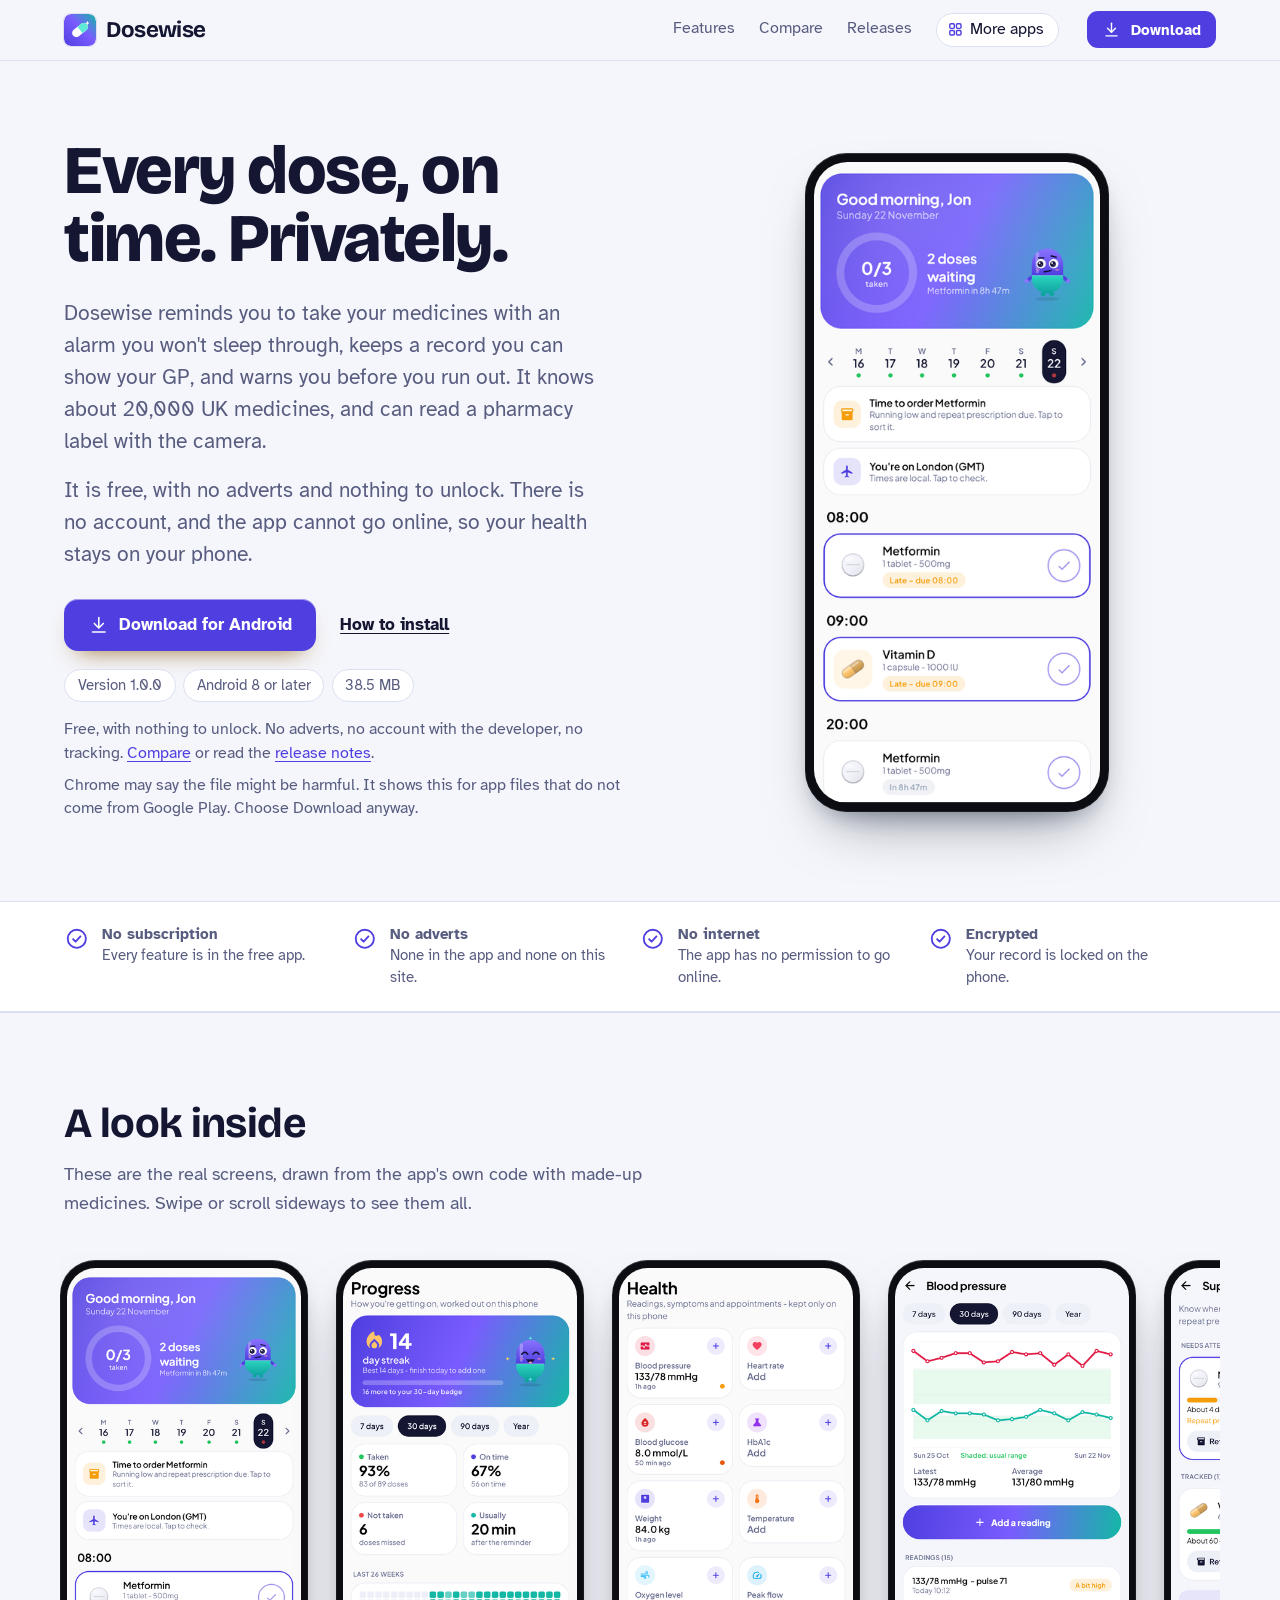
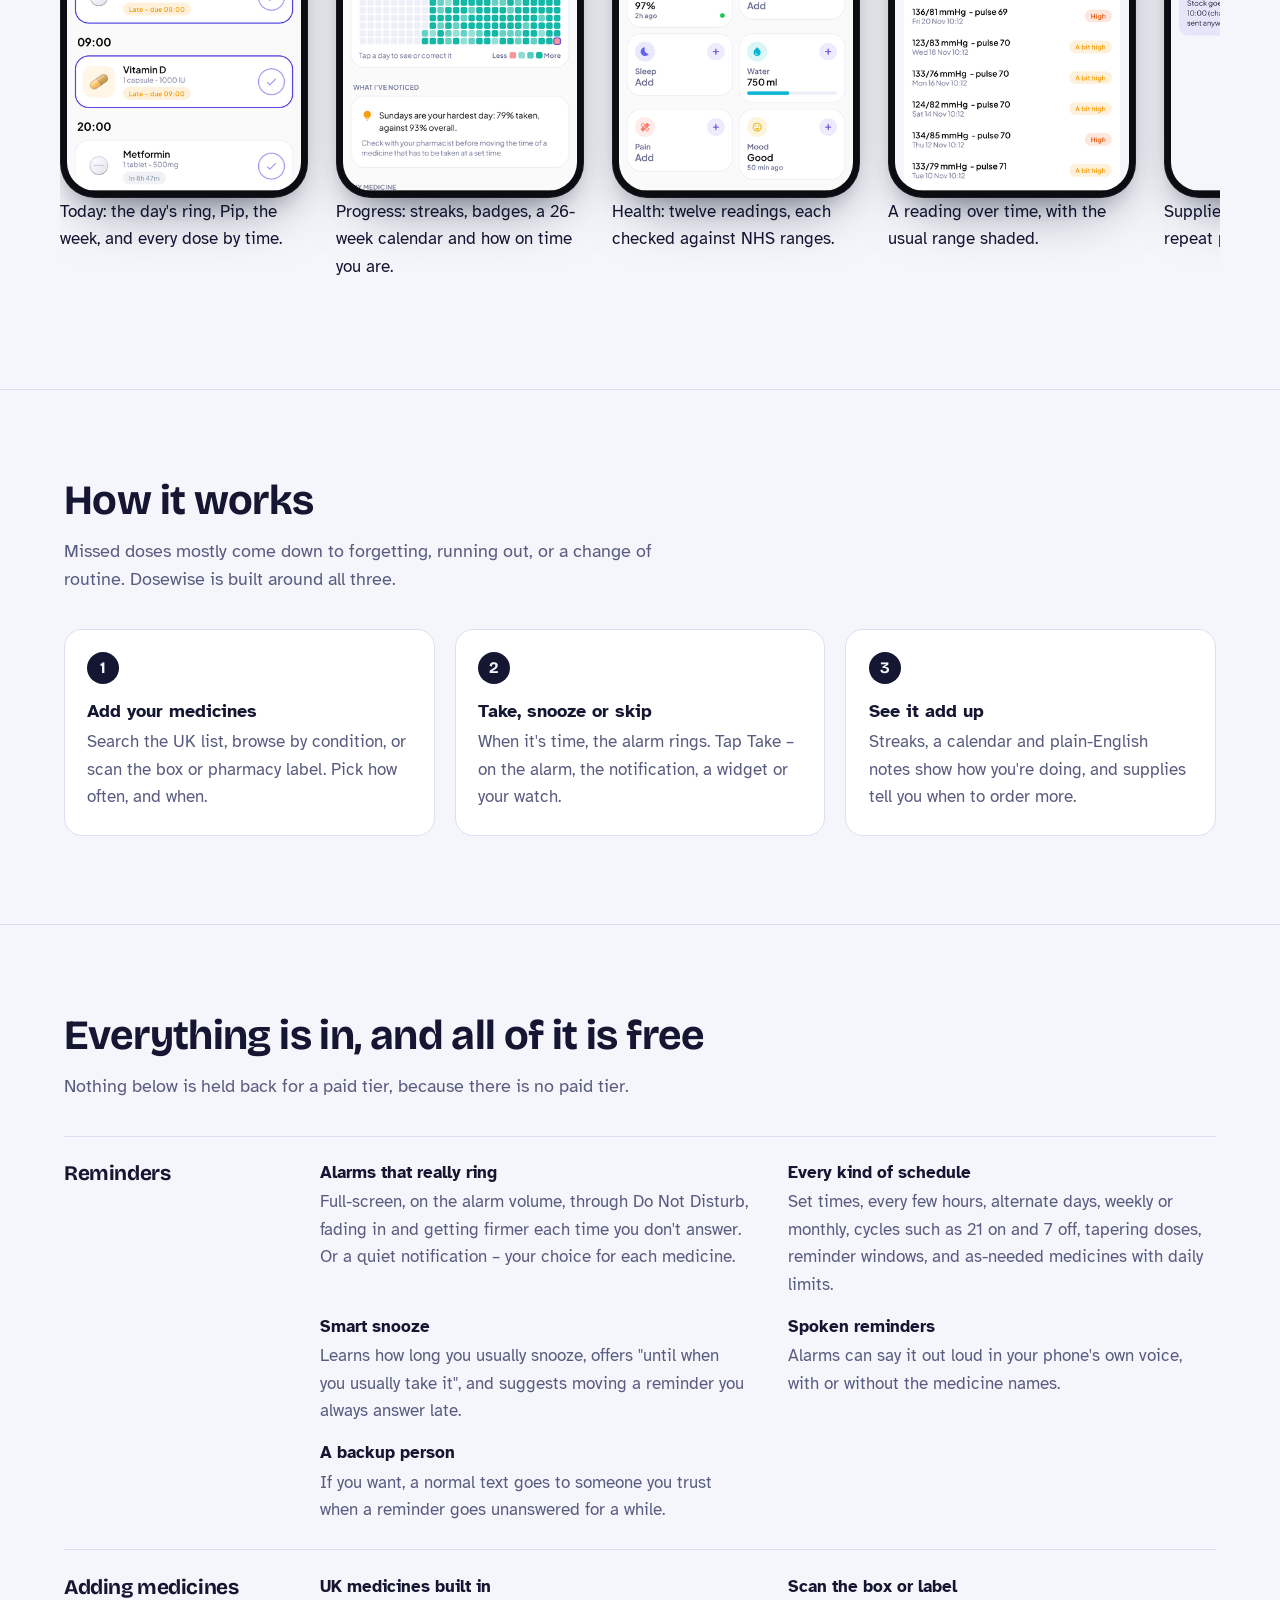
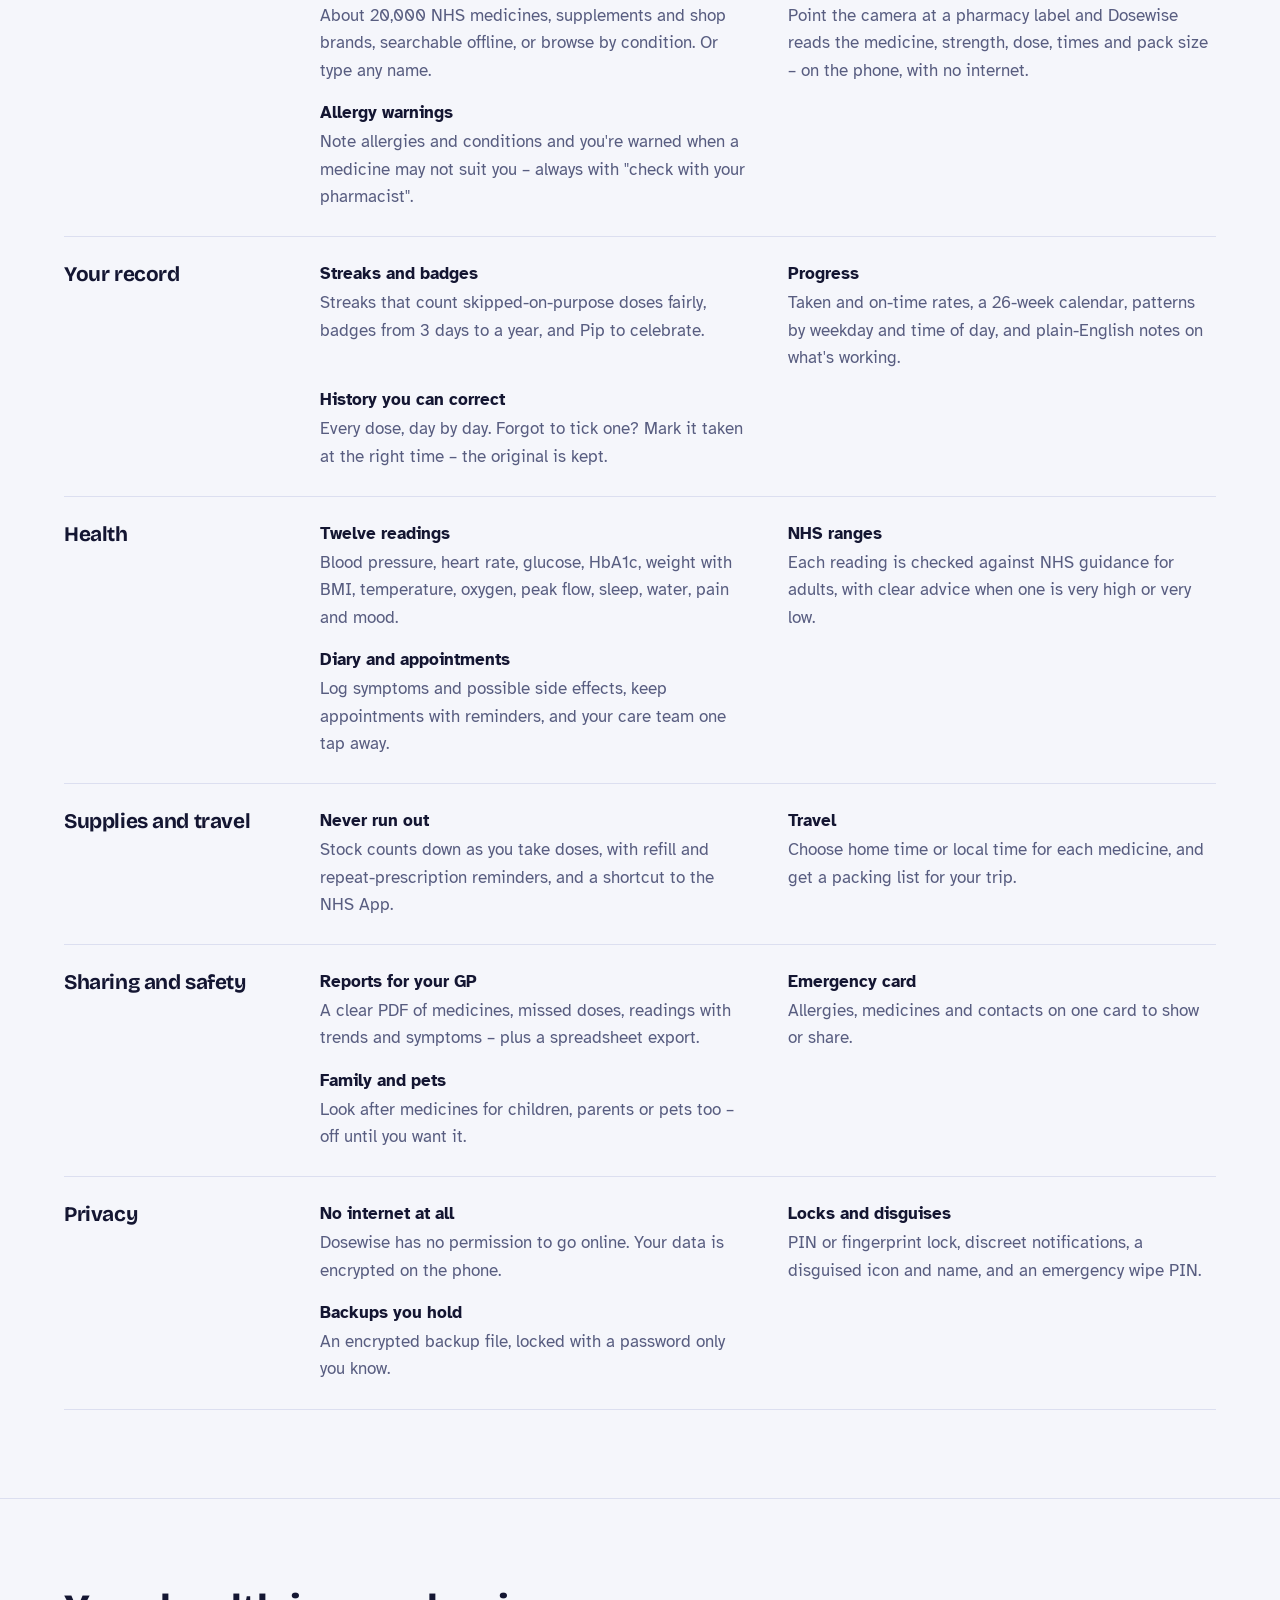
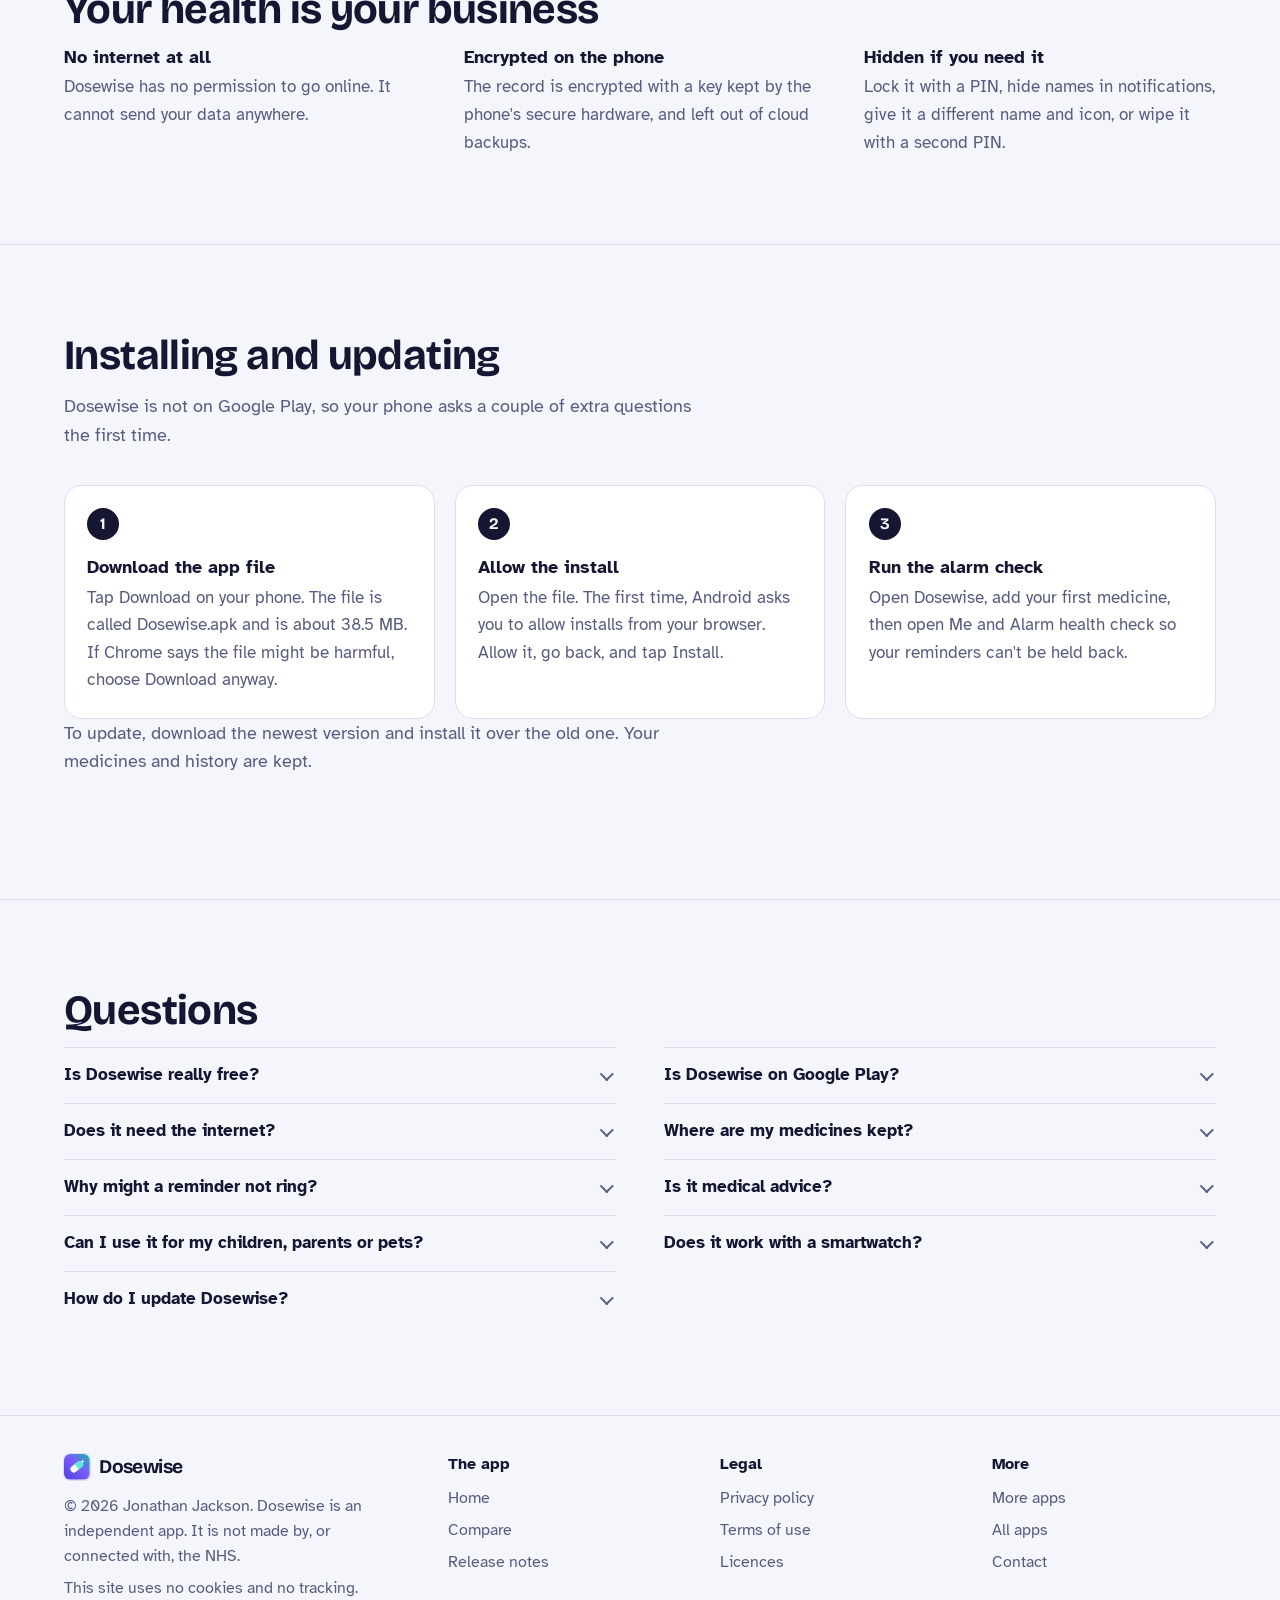
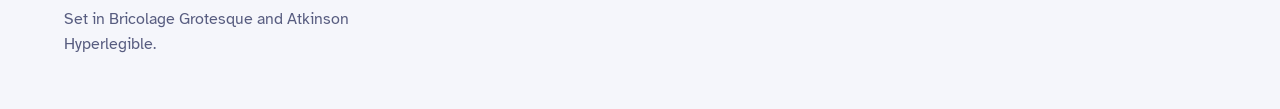
==== index.html @ 2ef4dd30 "Dosewise website" ====
<!DOCTYPE html>
<html lang="en-GB">
<head>
<meta charset="utf-8">
<meta name="viewport" content="width=device-width, initial-scale=1">
<title>Dosewise: a free, private medicine reminder for Android</title>
<meta name="description" content="Dosewise is a free, private medicine reminder for Android. Alarms that ring like an alarm clock, an offline list of UK medicines, streaks, supplies and repeat prescriptions, health readings with NHS ranges, reports for your GP and an emergency card. No adverts, no account, no internet.">
<meta name="author" content="Jonathan Jackson">
<link rel="canonical" href="https://customgpter.github.io/dosewise/">
<meta name="theme-color" content="#f5f6fb" media="(prefers-color-scheme: light)">
<meta name="theme-color" content="#0b0d1e" media="(prefers-color-scheme: dark)">
<meta property="og:type" content="website">
<meta property="og:site_name" content="Dosewise">
<meta property="og:title" content="Dosewise: a free, private medicine reminder for Android">
<meta property="og:description" content="Dosewise is a free, private medicine reminder for Android. Alarms that ring like an alarm clock, an offline list of UK medicines, streaks, supplies and repeat prescriptions, health readings with NHS ranges, reports for your GP and an emergency card. No adverts, no account, no internet.">
<meta property="og:url" content="https://customgpter.github.io/dosewise/">
<meta property="og:image" content="https://customgpter.github.io/dosewise/assets/og.png">
<meta property="og:image:width" content="1200">
<meta property="og:image:height" content="630">
<meta property="og:image:alt" content="Dosewise's Today screen with the day's ring and doses by time">
<meta property="og:locale" content="en_GB">
<meta name="twitter:card" content="summary_large_image">
<link rel="icon" href="./assets/favicon.svg" type="image/svg+xml">
<link rel="apple-touch-icon" href="./assets/apple-touch-icon.png">
<link rel="preload" href="./assets/fonts/bricolage-grotesque-latin.woff2" as="font" type="font/woff2" crossorigin>
<link rel="preload" href="./assets/fonts/atkinson-hyperlegible-latin-400-normal.woff2" as="font" type="font/woff2" crossorigin>
<link rel="stylesheet" href="./assets/site.css?v=1">
<link rel="stylesheet" href="./assets/house.css?v=1">
<link rel="stylesheet" href="./assets/apps-list.css?v=1">
<script src="./assets/apps-list.js?v=1" defer></script>
<script type="application/ld+json">{"@context": "https://schema.org", "@type": "SoftwareApplication", "name": "Dosewise", "url": "https://customgpter.github.io/dosewise/", "description": "Dosewise is a free, private medicine reminder for Android. Alarms that ring like an alarm clock, an offline list of UK medicines, streaks, supplies and repeat prescriptions, health readings with NHS ranges, reports for your GP and an emergency card. No adverts, no account, no internet.", "applicationCategory": "HealthApplication", "operatingSystem": "Android 8 or later", "softwareVersion": "1.0.0", "downloadUrl": "https://github.com/CustomGPTer/dosewise/releases/latest/download/Dosewise.apk", "releaseNotes": "https://customgpter.github.io/dosewise/releases.html", "offers": {"@type": "Offer", "price": "0", "priceCurrency": "GBP"}, "inLanguage": "en-GB", "image": "https://customgpter.github.io/dosewise/assets/og.png", "featureList": ["Alarms that really ring", "Every kind of schedule", "Smart snooze", "Spoken reminders", "A backup person", "UK medicines built in", "Scan the box or label", "Allergy warnings", "Streaks and badges", "Progress", "History you can correct", "Twelve readings", "NHS ranges", "Diary and appointments", "Never run out", "Travel", "Reports for your GP", "Emergency card", "Family and pets", "No internet at all", "Locks and disguises", "Backups you hold"], "author": {"@type": "Person", "name": "Jonathan Jackson"}}</script>
<script type="application/ld+json">{"@context": "https://schema.org", "@type": "FAQPage", "mainEntity": [{"@type": "Question", "name": "Is Dosewise really free?", "acceptedAnswer": {"@type": "Answer", "text": "Yes. There is no paid version, no subscription, no trial and no adverts, and nothing in the app is locked."}}, {"@type": "Question", "name": "Is Dosewise on Google Play?", "acceptedAnswer": {"@type": "Answer", "text": "No. Dosewise is a personal project and is downloaded from this site as an Android app file. It needs Android 8 or later."}}, {"@type": "Question", "name": "Does it need the internet?", "acceptedAnswer": {"@type": "Answer", "text": "No. The app does not ask Android for internet access at all, so it cannot go online. The medicines list, label scanning and everything else work with no signal. The only thing that leaves the phone is the optional text to a backup person, sent as an ordinary SMS."}}, {"@type": "Question", "name": "Where are my medicines kept?", "acceptedAnswer": {"@type": "Answer", "text": "Only on your phone, in an encrypted database whose key is held by the phone's secure hardware. It is left out of Google's cloud backups. To move to a new phone, save an encrypted backup file."}}, {"@type": "Question", "name": "Why might a reminder not ring?", "acceptedAnswer": {"@type": "Answer", "text": "Some phones hold back alarms to save battery. In the app, open Me and then Alarm health check. It checks the settings that matter and lets you test the alarm."}}, {"@type": "Question", "name": "Is it medical advice?", "acceptedAnswer": {"@type": "Answer", "text": "No. Dosewise helps you remember and keep a record. The health ranges and warnings follow NHS guidance as a guide only - always follow your doctor, nurse or pharmacist. In an emergency call 999."}}, {"@type": "Question", "name": "Can I use it for my children, parents or pets?", "acceptedAnswer": {"@type": "Answer", "text": "Yes. Turn on Family and pet profiles in Me. Each person gets their own medicines, readings and appointments, and reminders say who each dose is for."}}, {"@type": "Question", "name": "Does it work with a smartwatch?", "acceptedAnswer": {"@type": "Answer", "text": "Yes. Reminders appear on a Wear OS watch with Take, Snooze and Skip buttons, through your phone's normal notifications."}}, {"@type": "Question", "name": "How do I update Dosewise?", "acceptedAnswer": {"@type": "Answer", "text": "Download the newest version from this site and install it over the one you have. Everything is kept. The app cannot check for updates itself because it cannot go online."}}]}</script>
</head>
<body>
<a class="skip" href="#main">Skip to content</a>
<header class="masthead">
<div class="wrap">
<a class="brand" href="./" aria-label="Dosewise home"><svg viewBox="0 0 108 108" aria-hidden="true"><defs><linearGradient id="dw-g" x1="0" y1="1" x2="1" y2="0"><stop offset="0" stop-color="#4f3fe0"/><stop offset=".55" stop-color="#7a5cff"/><stop offset="1" stop-color="#14b8a6"/></linearGradient></defs><rect width="108" height="108" rx="24" fill="url(#dw-g)"/><g transform="rotate(-38 54 54)"><rect x="24" y="40" width="60" height="28" rx="14" fill="#fff"/><path d="M54 40h16a14 14 0 0 1 0 28H54z" fill="#5eead4"/></g><path d="M79 23l2.2 5.3 5.3 2.2-5.3 2.2L79 38l-2.2-5.3-5.3-2.2 5.3-2.2z" fill="#fff"/></svg><span>Dosewise</span></a>
<nav aria-label="Main"><ul><li><a href="./#features">Features</a></li><li><a href="./compare.html">Compare</a></li><li><a href="./releases.html">Releases</a></li><li><a class="more-apps" href="./more-apps.html"><svg class="ico" viewBox="0 0 24 24" aria-hidden="true"><rect x="4" y="4" width="6.5" height="6.5" rx="1.6"/><rect x="13.5" y="4" width="6.5" height="6.5" rx="1.6"/><rect x="4" y="13.5" width="6.5" height="6.5" rx="1.6"/><rect x="13.5" y="13.5" width="6.5" height="6.5" rx="1.6"/></svg>More apps</a></li></ul></nav>
<a class="button small" href="https://github.com/CustomGPTer/dosewise/releases/latest/download/Dosewise.apk"><svg class="ico" viewBox="0 0 24 24" aria-hidden="true"><path d="M12 4v11"/><path d="M7 10.5l5 5 5-5"/><path d="M5 20h14"/></svg>Download</a>
</div>
</header>
<main id="main">
<div class="hero">
<div class="wrap hero-grid">
<div class="hero-copy">
<h1>Every dose, on time. Privately.</h1>
<p class="lede">Dosewise reminds you to take your medicines with an alarm you won't sleep through, keeps a record you can show your GP, and warns you before you run out. It knows about 20,000 UK medicines, and can read a pharmacy label with the camera.</p><p class="lede">It is free, with no adverts and nothing to unlock. There is no account, and the app cannot go online, so your health stays on your phone.</p>
<p class="get" id="download"><a class="button" href="https://github.com/CustomGPTer/dosewise/releases/latest/download/Dosewise.apk"><svg class="ico" viewBox="0 0 24 24" aria-hidden="true"><path d="M12 4v11"/><path d="M7 10.5l5 5 5-5"/><path d="M5 20h14"/></svg>Download for Android</a><a class="aside" href="#install">How to install</a></p>
<ul class="pills"><li>Version 1.0.0</li><li>Android 8 or later</li><li>38.5 MB</li></ul>
<p class="facts">Free, with nothing to unlock. No adverts, no account with the developer, no tracking. <a href="compare.html">Compare</a> or read the <a href="releases.html">release notes</a>.</p>
<p class="facts">Chrome may say the file might be harmful. It shows this for app files that do not come from Google Play. Choose Download anyway.</p>
</div>
<div class="hero-phone"><div class="phone"><img src="./assets/screens/today.png" alt="Today: the day&#x27;s ring, Pip, the week, and every dose by time." width="393" height="852" fetchpriority="high"></div></div>
</div>
</div>
<section class="promises" aria-label="In short">
<div class="wrap"><ul><li><svg class="ico" viewBox="0 0 24 24" aria-hidden="true"><circle cx="12" cy="12" r="8.5"/><path d="M8.6 12.4l2.3 2.3 4.5-4.9"/></svg><span><b>No subscription</b><span>Every feature is in the free app.</span></span></li><li><svg class="ico" viewBox="0 0 24 24" aria-hidden="true"><circle cx="12" cy="12" r="8.5"/><path d="M8.6 12.4l2.3 2.3 4.5-4.9"/></svg><span><b>No adverts</b><span>None in the app and none on this site.</span></span></li><li><svg class="ico" viewBox="0 0 24 24" aria-hidden="true"><circle cx="12" cy="12" r="8.5"/><path d="M8.6 12.4l2.3 2.3 4.5-4.9"/></svg><span><b>No internet</b><span>The app has no permission to go online.</span></span></li><li><svg class="ico" viewBox="0 0 24 24" aria-hidden="true"><circle cx="12" cy="12" r="8.5"/><path d="M8.6 12.4l2.3 2.3 4.5-4.9"/></svg><span><b>Encrypted</b><span>Your record is locked on the phone.</span></span></li></ul></div>
</section>
<section id="screens" aria-labelledby="screens-h">
<div class="wrap">
<h2 id="screens-h">A look inside</h2>
<p class="intro">These are the real screens, drawn from the app's own code with made-up medicines. Swipe or scroll sideways to see them all.</p>
<div class="gallery" tabindex="0" role="region" aria-label="Screens from Dosewise"><figure class="shot"><div class="phone"><img src="./assets/screens/today.png" alt="Today: the day&#x27;s ring, Pip, the week, and every dose by time." width="393" height="852" loading="eager" decoding="async"></div><figcaption>Today: the day&#x27;s ring, Pip, the week, and every dose by time.</figcaption></figure><figure class="shot"><div class="phone"><img src="./assets/screens/progress.png" alt="Progress: streaks, badges, a 26-week calendar and how on time you are." width="393" height="852" loading="eager" decoding="async"></div><figcaption>Progress: streaks, badges, a 26-week calendar and how on time you are.</figcaption></figure><figure class="shot"><div class="phone"><img src="./assets/screens/health.png" alt="Health: twelve readings, each checked against NHS ranges." width="393" height="852" loading="eager" decoding="async"></div><figcaption>Health: twelve readings, each checked against NHS ranges.</figcaption></figure><figure class="shot"><div class="phone"><img src="./assets/screens/measure.png" alt="A reading over time, with the usual range shaded." width="393" height="852" loading="eager" decoding="async"></div><figcaption>A reading over time, with the usual range shaded.</figcaption></figure><figure class="shot"><div class="phone"><img src="./assets/screens/supplies.png" alt="Supplies: days left, refills and repeat prescriptions." width="393" height="852" loading="eager" decoding="async"></div><figcaption>Supplies: days left, refills and repeat prescriptions.</figcaption></figure><figure class="shot"><div class="phone"><img src="./assets/screens/travel.png" alt="Travel: home time and local time, and a packing list." width="393" height="852" loading="eager" decoding="async"></div><figcaption>Travel: home time and local time, and a packing list.</figcaption></figure><figure class="shot"><div class="phone"><img src="./assets/screens/history.png" alt="History: every dose, day by day, and any of them can be corrected." width="393" height="852" loading="eager" decoding="async"></div><figcaption>History: every dose, day by day, and any of them can be corrected.</figcaption></figure><figure class="shot"><div class="phone"><img src="./assets/screens/today-sunset.png" alt="Six colour themes, and family and pet profiles if you want them." width="393" height="852" loading="eager" decoding="async"></div><figcaption>Six colour themes, and family and pet profiles if you want them.</figcaption></figure></div>
</div>
</section>
<section id="how" aria-labelledby="how-h">
<div class="wrap">
<h2 id="how-h">How it works</h2>
<p class="intro">Missed doses mostly come down to forgetting, running out, or a change of routine. Dosewise is built around all three.</p>
<ol class="steps"><li><h3>Add your medicines</h3><p>Search the UK list, browse by condition, or scan the box or pharmacy label. Pick how often, and when.</p></li><li><h3>Take, snooze or skip</h3><p>When it's time, the alarm rings. Tap Take &ndash; on the alarm, the notification, a widget or your watch.</p></li><li><h3>See it add up</h3><p>Streaks, a calendar and plain-English notes show how you're doing, and supplies tell you when to order more.</p></li></ol>
</div>
</section>
<section id="features" aria-labelledby="features-h">
<div class="wrap">
<h2 id="features-h">Everything is in, and all of it is free</h2>
<p class="intro">Nothing below is held back for a paid tier, because there is no paid tier.</p>
<div class="groups"><div class="group"><h3>Reminders</h3><dl><div><dt>Alarms that really ring</dt><dd>Full-screen, on the alarm volume, through Do Not Disturb, fading in and getting firmer each time you don&#x27;t answer. Or a quiet notification &ndash; your choice for each medicine.</dd></div><div><dt>Every kind of schedule</dt><dd>Set times, every few hours, alternate days, weekly or monthly, cycles such as 21 on and 7 off, tapering doses, reminder windows, and as-needed medicines with daily limits.</dd></div><div><dt>Smart snooze</dt><dd>Learns how long you usually snooze, offers &quot;until when you usually take it&quot;, and suggests moving a reminder you always answer late.</dd></div><div><dt>Spoken reminders</dt><dd>Alarms can say it out loud in your phone&#x27;s own voice, with or without the medicine names.</dd></div><div><dt>A backup person</dt><dd>If you want, a normal text goes to someone you trust when a reminder goes unanswered for a while.</dd></div></dl></div><div class="group"><h3>Adding medicines</h3><dl><div><dt>UK medicines built in</dt><dd>About 20,000 NHS medicines, supplements and shop brands, searchable offline, or browse by condition. Or type any name.</dd></div><div><dt>Scan the box or label</dt><dd>Point the camera at a pharmacy label and Dosewise reads the medicine, strength, dose, times and pack size &ndash; on the phone, with no internet.</dd></div><div><dt>Allergy warnings</dt><dd>Note allergies and conditions and you&#x27;re warned when a medicine may not suit you &ndash; always with &quot;check with your pharmacist&quot;.</dd></div></dl></div><div class="group"><h3>Your record</h3><dl><div><dt>Streaks and badges</dt><dd>Streaks that count skipped-on-purpose doses fairly, badges from 3 days to a year, and Pip to celebrate.</dd></div><div><dt>Progress</dt><dd>Taken and on-time rates, a 26-week calendar, patterns by weekday and time of day, and plain-English notes on what&#x27;s working.</dd></div><div><dt>History you can correct</dt><dd>Every dose, day by day. Forgot to tick one? Mark it taken at the right time &ndash; the original is kept.</dd></div></dl></div><div class="group"><h3>Health</h3><dl><div><dt>Twelve readings</dt><dd>Blood pressure, heart rate, glucose, HbA1c, weight with BMI, temperature, oxygen, peak flow, sleep, water, pain and mood.</dd></div><div><dt>NHS ranges</dt><dd>Each reading is checked against NHS guidance for adults, with clear advice when one is very high or very low.</dd></div><div><dt>Diary and appointments</dt><dd>Log symptoms and possible side effects, keep appointments with reminders, and your care team one tap away.</dd></div></dl></div><div class="group"><h3>Supplies and travel</h3><dl><div><dt>Never run out</dt><dd>Stock counts down as you take doses, with refill and repeat-prescription reminders, and a shortcut to the NHS App.</dd></div><div><dt>Travel</dt><dd>Choose home time or local time for each medicine, and get a packing list for your trip.</dd></div></dl></div><div class="group"><h3>Sharing and safety</h3><dl><div><dt>Reports for your GP</dt><dd>A clear PDF of medicines, missed doses, readings with trends and symptoms &ndash; plus a spreadsheet export.</dd></div><div><dt>Emergency card</dt><dd>Allergies, medicines and contacts on one card to show or share.</dd></div><div><dt>Family and pets</dt><dd>Look after medicines for children, parents or pets too &ndash; off until you want it.</dd></div></dl></div><div class="group"><h3>Privacy</h3><dl><div><dt>No internet at all</dt><dd>Dosewise has no permission to go online. Your data is encrypted on the phone.</dd></div><div><dt>Locks and disguises</dt><dd>PIN or fingerprint lock, discreet notifications, a disguised icon and name, and an emergency wipe PIN.</dd></div><div><dt>Backups you hold</dt><dd>An encrypted backup file, locked with a password only you know.</dd></div></dl></div></div>
</div>
</section>
<section id="privacy" aria-labelledby="privacy-h">
<div class="wrap">
<h2 id="privacy-h">Your health is your business</h2>
<ul class="plain"><li><h3>No internet at all</h3><p>Dosewise has no permission to go online. It cannot send your data anywhere.</p></li><li><h3>Encrypted on the phone</h3><p>The record is encrypted with a key kept by the phone's secure hardware, and left out of cloud backups.</p></li><li><h3>Hidden if you need it</h3><p>Lock it with a PIN, hide names in notifications, give it a different name and icon, or wipe it with a second PIN.</p></li></ul>
</div>
</section>
<section id="install" aria-labelledby="install-h">
<div class="wrap">
<h2 id="install-h">Installing and updating</h2>
<p class="intro">Dosewise is not on Google Play, so your phone asks a couple of extra questions the first time.</p>
<ol class="steps"><li><h3>Download the app file</h3><p>Tap Download on your phone. The file is called Dosewise.apk and is about 38.5 MB. If Chrome says the file might be harmful, choose Download anyway.</p></li><li><h3>Allow the install</h3><p>Open the file. The first time, Android asks you to allow installs from your browser. Allow it, go back, and tap Install.</p></li><li><h3>Run the alarm check</h3><p>Open Dosewise, add your first medicine, then open Me and Alarm health check so your reminders can't be held back.</p></li></ol>
<p class="intro">To update, download the newest version and install it over the old one. Your medicines and history are kept.</p>
</div>
</section>
<section id="faq" aria-labelledby="faq-h">
<div class="wrap">
<h2 id="faq-h">Questions</h2>
<div class="faq"><details><summary>Is Dosewise really free?</summary><p>Yes. There is no paid version, no subscription, no trial and no adverts, and nothing in the app is locked.</p></details><details><summary>Is Dosewise on Google Play?</summary><p>No. Dosewise is a personal project and is downloaded from this site as an Android app file. It needs Android 8 or later.</p></details><details><summary>Does it need the internet?</summary><p>No. The app does not ask Android for internet access at all, so it cannot go online. The medicines list, label scanning and everything else work with no signal. The only thing that leaves the phone is the optional text to a backup person, sent as an ordinary SMS.</p></details><details><summary>Where are my medicines kept?</summary><p>Only on your phone, in an encrypted database whose key is held by the phone&#x27;s secure hardware. It is left out of Google&#x27;s cloud backups. To move to a new phone, save an encrypted backup file.</p></details><details><summary>Why might a reminder not ring?</summary><p>Some phones hold back alarms to save battery. In the app, open Me and then Alarm health check. It checks the settings that matter and lets you test the alarm.</p></details><details><summary>Is it medical advice?</summary><p>No. Dosewise helps you remember and keep a record. The health ranges and warnings follow NHS guidance as a guide only &ndash; always follow your doctor, nurse or pharmacist. In an emergency call 999.</p></details><details><summary>Can I use it for my children, parents or pets?</summary><p>Yes. Turn on Family and pet profiles in Me. Each person gets their own medicines, readings and appointments, and reminders say who each dose is for.</p></details><details><summary>Does it work with a smartwatch?</summary><p>Yes. Reminders appear on a Wear OS watch with Take, Snooze and Skip buttons, through your phone&#x27;s normal notifications.</p></details><details><summary>How do I update Dosewise?</summary><p>Download the newest version from this site and install it over the one you have. Everything is kept. The app cannot check for updates itself because it cannot go online.</p></details></div>
</div>
</section>
</main>
<footer class="colophon">
<div class="wrap">
<div>
<a class="brand" href="./" aria-label="Dosewise home"><svg viewBox="0 0 108 108" aria-hidden="true"><defs><linearGradient id="dw-g" x1="0" y1="1" x2="1" y2="0"><stop offset="0" stop-color="#4f3fe0"/><stop offset=".55" stop-color="#7a5cff"/><stop offset="1" stop-color="#14b8a6"/></linearGradient></defs><rect width="108" height="108" rx="24" fill="url(#dw-g)"/><g transform="rotate(-38 54 54)"><rect x="24" y="40" width="60" height="28" rx="14" fill="#fff"/><path d="M54 40h16a14 14 0 0 1 0 28H54z" fill="#5eead4"/></g><path d="M79 23l2.2 5.3 5.3 2.2-5.3 2.2L79 38l-2.2-5.3-5.3-2.2 5.3-2.2z" fill="#fff"/></svg><span>Dosewise</span></a>
<p>&copy; 2026 Jonathan Jackson. Dosewise is an independent app. It is not made by, or connected with, the NHS.</p>
<p>This site uses no cookies and no tracking.</p>
<p>Set in Bricolage Grotesque and Atkinson Hyperlegible.</p>
</div>
<nav aria-label="The app"><h2>The app</h2><ul>
<li><a href="./">Home</a></li>
<li><a href="./compare.html">Compare</a></li>
<li><a href="./releases.html">Release notes</a></li>
</ul></nav>
<nav aria-label="Legal"><h2>Legal</h2><ul>
<li><a href="./privacy.html">Privacy policy</a></li>
<li><a href="./terms.html">Terms of use</a></li>
<li><a href="./licences.html">Licences</a></li>
</ul></nav>
<nav aria-label="More"><h2>More</h2><ul>
<li><a href="./more-apps.html">More apps</a></li>
<li><a href="https://customgpter.github.io/">All apps</a></li>
<li><a href="https://github.com/CustomGPTer/dosewise/issues">Contact</a></li>
</ul></nav>
</div>
</footer>
</body>
</html>
---- assets/site.css ----
@font-face{font-family:"Bricolage Grotesque";src:url("fonts/bricolage-grotesque-latin.woff2") format("woff2");font-weight:200 800;font-style:normal;font-display:swap}
@font-face{font-family:"Atkinson Hyperlegible";src:url("fonts/atkinson-hyperlegible-latin-400-normal.woff2") format("woff2");font-weight:400;font-style:normal;font-display:swap}
@font-face{font-family:"Atkinson Hyperlegible";src:url("fonts/atkinson-hyperlegible-latin-700-normal.woff2") format("woff2");font-weight:700;font-style:normal;font-display:swap}

/* Daylight page, night-time camera. The lamp colour is kept for the one thing to press and for what the camera has seen. */
:root{
  --page:#f2f5f9; --panel:#ffffff; --raised:#e8edf3; --ink:#0d1a2b; --soft:#465468; --rule:#d2dae4;
  --accent:#0a6a55; --accent-ink:#ffffff; --warn:#8a5200; --rec:#d3302f;
  --lamp:#ffb347; --lamp-ink:#231400; --lamp-text:#8a5200;
  --night:#09111e; --night-2:#111d30; --night-3:#1a2a43; --night-ink:#eaf0f8; --night-soft:#9fb0c7; --night-rule:#24364f; --iris:#55d6ab;
  --display:"Bricolage Grotesque","Atkinson Hyperlegible",system-ui,sans-serif;
  --sans:"Atkinson Hyperlegible",system-ui,-apple-system,"Segoe UI",Roboto,sans-serif;
  --mono:ui-monospace,SFMono-Regular,Menlo,Consolas,"Liberation Mono",monospace;
  color-scheme:light dark;
}
@media (prefers-color-scheme:dark){
  :root{--page:#0a111b; --panel:#111a27; --raised:#182434; --ink:#e9eef5; --soft:#a0aec0; --rule:#243247;
    --accent:#55d6ab; --accent-ink:#00281d; --warn:#ffb347; --rec:#ff6163; --lamp-text:#ffb347}
}

*,*::before,*::after{box-sizing:border-box}
html{-webkit-text-size-adjust:100%;scroll-behavior:smooth;scroll-padding-top:5.5rem}
@media (prefers-reduced-motion:reduce){html{scroll-behavior:auto}}
body{margin:0;background:var(--page);color:var(--ink);font:400 1.0625rem/1.62 var(--sans);text-rendering:optimizeLegibility;-webkit-font-smoothing:antialiased}
img,svg{max-width:100%;display:block}
a{color:var(--accent);text-decoration-thickness:.07em;text-underline-offset:.2em}
a:hover{text-decoration-thickness:.13em}
:focus-visible{outline:3px solid var(--lamp);outline-offset:3px;border-radius:6px}
code{font:.9em/1 var(--mono);overflow-wrap:anywhere}
h1,h2,h3{font-family:var(--display);font-weight:700;letter-spacing:-.015em;line-height:1.08;margin:0;text-wrap:balance}
p{margin:0 0 1rem}
.skip{position:absolute;left:-999px;top:0;background:var(--ink);color:var(--page);padding:.6rem 1rem;z-index:30;border-radius:0 0 8px 0}
.skip:focus{left:0}
.sr{position:absolute;width:1px;height:1px;overflow:hidden;clip-path:inset(50%);white-space:nowrap}
.wrap{width:min(72rem,100% - 2.5rem);margin-inline:auto}
.measure{max-width:44rem}
.ico{width:1.25em;height:1.25em;flex:none;fill:none;stroke:currentColor;stroke-width:1.75;stroke-linecap:round;stroke-linejoin:round}

/* ---------- masthead */
.masthead{position:sticky;top:0;z-index:20;background:color-mix(in srgb,var(--page) 88%,transparent);-webkit-backdrop-filter:blur(14px) saturate(1.3);backdrop-filter:blur(14px) saturate(1.3);border-bottom:1px solid var(--rule)}
.masthead .wrap{display:flex;flex-wrap:wrap;align-items:center;gap:.35rem 1.75rem;padding-block:.7rem}
.brand{display:inline-flex;align-items:center;gap:.6rem;font:700 1.4rem/1 var(--display);letter-spacing:-.03em;color:var(--ink);text-decoration:none;margin-right:auto}
.brand svg{width:2rem;height:2rem;flex:none;border-radius:.5rem;box-shadow:0 0 0 1px var(--rule)}
.masthead nav ul{display:flex;flex-wrap:wrap;align-items:center;gap:.15rem 1.5rem;list-style:none;margin:0;padding:0;font-size:1rem;line-height:1.3}
.masthead nav a{display:inline-flex;align-items:center;gap:.4rem;color:var(--soft);text-decoration:none;padding-block:.45rem;border-bottom:2px solid transparent}
.masthead nav a:hover{color:var(--ink)}
.masthead nav a[aria-current="page"]{color:var(--ink);border-bottom-color:var(--lamp)}
.masthead nav a.more-apps{color:var(--ink);border:1px solid var(--rule);border-radius:999px;padding:.34rem .85rem .34rem .65rem;background:var(--panel)}
.masthead nav a.more-apps .ico{width:1.05em;height:1.05em;color:var(--accent);stroke-width:2}
.masthead nav a.more-apps:hover,.masthead nav a.more-apps[aria-current="page"]{border-color:var(--accent)}
.button{display:inline-flex;align-items:center;gap:.6rem;background:var(--lamp);color:var(--lamp-ink);font:700 1.08rem/1.2 var(--sans);text-decoration:none;padding:.95rem 1.5rem;border-radius:14px;box-shadow:0 1px 0 rgba(255,255,255,.45) inset,0 12px 24px -14px rgba(138,82,0,.9)}
.button:hover{background:#ffc56e}
.button:active{transform:translateY(1px)}
.button.small{font-size:.95rem;padding:.55rem .95rem;border-radius:11px;box-shadow:none}
.button.quiet{background:none;box-shadow:none;border:1px solid var(--rule);color:var(--ink)}
.button.quiet:hover{border-color:var(--ink);background:none}
@media (max-width:52rem){
  .masthead nav{order:3;flex:1 0 100%}
  .masthead nav ul{gap:.1rem .85rem;font-size:.95rem}
  .masthead nav .wide{display:none}
}
@media (max-width:24rem){.masthead nav a.more-apps .ico{display:none}.masthead nav a.more-apps{padding-inline:.7rem}}

/* ---------- hero */
.hero{padding-block:clamp(2.2rem,6vw,4.75rem) clamp(2.5rem,6vw,4.5rem);overflow:hidden}
.hero-grid{display:grid;gap:clamp(2.25rem,5vw,4rem);align-items:center}
@media (min-width:62rem){.hero-grid{grid-template-columns:minmax(0,11fr) minmax(0,10fr)}}
.hero h1{font-size:clamp(2.6rem,6vw,4.25rem);font-weight:800;line-height:1;letter-spacing:-.022em;margin-bottom:1.5rem}
.lede{font-size:clamp(1.14rem,2vw,1.3rem);line-height:1.55;color:var(--soft);margin:0 0 1rem;max-width:34rem}
.get{display:flex;flex-wrap:wrap;align-items:center;gap:.9rem 1.5rem;margin:1.8rem 0 1.1rem}
.get .aside{font-weight:700;color:var(--ink)}
.facts{font-size:.98rem;line-height:1.5;color:var(--soft);margin:0 0 .5rem;max-width:36rem}
.pills{display:flex;flex-wrap:wrap;gap:.45rem;list-style:none;margin:0 0 1rem;padding:0;font-size:.95rem}
.pills li{border:1px solid var(--rule);border-radius:999px;padding:.22rem .8rem;background:var(--panel);color:var(--soft)}

/* the monitor: the camera's view, the day beneath it, and the alert it sends */
.monitor{position:relative;max-width:36rem;margin-inline:auto;width:100%;padding-bottom:3.1rem}
@media (min-width:62rem){.monitor{margin-inline:auto 0}}
.screen{position:relative;background:var(--night);border-radius:22px;padding:.6rem;box-shadow:0 0 0 1px var(--night-rule),0 30px 60px -30px rgba(9,17,30,.75)}
.cam{position:relative;border-radius:15px;overflow:hidden;aspect-ratio:16/10;background:#0b1626}
.cam svg{width:100%;height:100%}
.cam text{font:700 15px var(--sans);fill:#231400}
.hud{position:absolute;display:inline-flex;align-items:center;gap:.4rem;font:700 .76rem/1 var(--sans);color:var(--night-ink);background:rgba(6,12,22,.62);border-radius:999px;padding:.38rem .65rem;letter-spacing:.01em}
.hud i{width:.5rem;height:.5rem;border-radius:50%;background:var(--iris)}
.hud.watching{left:.7rem;top:.7rem}
.hud.rec{right:.7rem;top:.7rem}
.hud.rec i{background:#ff5a5c}
.hud.stamp{left:.7rem;bottom:.7rem;font:400 .74rem/1 var(--mono);border-radius:6px;color:#d5deea}
.hud.place{right:.7rem;bottom:.7rem;border-radius:6px;font-weight:400;color:#d5deea}
.day{padding:.85rem .55rem 2rem;color:var(--night-soft);font-size:.8rem;line-height:1.2}
.day-head{display:flex;justify-content:space-between;margin-bottom:.6rem}
.day-head b{color:var(--night-ink)}
.track{position:relative;height:1.5rem;border-radius:7px;background:repeating-linear-gradient(90deg,var(--night-3) 0 1px,transparent 1px calc(100% / 24)),var(--night-2);box-shadow:inset 0 0 0 1px var(--night-rule)}
.ev{position:absolute;top:3px;bottom:3px;width:max(5px,1.1%);border-radius:3px;background:var(--iris);left:var(--at)}
.ev.seen{background:var(--lamp)}
.now{position:absolute;top:-4px;bottom:-4px;left:var(--at);width:2px;background:var(--night-ink);border-radius:2px}
.hours{display:flex;justify-content:space-between;margin-top:.4rem;font-size:.72rem}
.alert{position:absolute;right:-.4rem;bottom:0;display:flex;align-items:center;gap:.75rem;width:min(19rem,88%);background:var(--panel);color:var(--ink);border:1px solid var(--rule);border-radius:16px;padding:.65rem .8rem;box-shadow:0 18px 36px -18px rgba(9,17,30,.55)}
.alert .thumb{flex:none;width:3.1rem;height:3.1rem;border-radius:10px;background:linear-gradient(160deg,#16263d,#0b1626);position:relative;overflow:hidden}
.alert .thumb::before{content:"";position:absolute;left:50%;bottom:0;width:38%;height:62%;translate:-50% 0;border-radius:40% 40% 0 0;background:#6f86a6}
.alert .thumb::after{content:"";position:absolute;left:50%;top:14%;width:26%;aspect-ratio:1;translate:-50% 0;border-radius:50%;background:#8ea4c2}
.alert b{display:block;font-size:.98rem;line-height:1.25}
.alert span{display:block;font-size:.86rem;color:var(--soft);line-height:1.3}
.alert .dot{flex:none;width:.6rem;height:.6rem;border-radius:50%;background:var(--lamp);margin-left:auto;box-shadow:0 0 0 4px color-mix(in srgb,var(--lamp) 25%,transparent)}
@media (max-width:26rem){.alert{right:0}}
@media (prefers-reduced-motion:no-preference){
  .cam .spill{animation:vg-in .9s ease-out .25s both}
  .cam .who{animation:vg-step .9s cubic-bezier(.2,.8,.25,1) .9s both}
  .cam .mark{animation:vg-lock .45s cubic-bezier(.3,1.4,.5,1) 1.7s both;transform-box:fill-box;transform-origin:center}
  .hud.rec{animation:vg-in .3s ease-out 2.05s both}
  .hud.rec i{animation:vg-blink 1.2s steps(2,jump-none) 2.3s 4}
  .ev.seen,.now{animation:vg-pop .4s cubic-bezier(.3,1.5,.5,1) 2.4s both}
  .alert{animation:vg-rise .6s cubic-bezier(.2,.8,.25,1) 2.9s both}
  @keyframes vg-in{from{opacity:0}to{opacity:1}}
  @keyframes vg-step{from{opacity:0;transform:translateX(18px)}to{opacity:1;transform:none}}
  @keyframes vg-lock{from{opacity:0;transform:scale(1.12)}to{opacity:1;transform:none}}
  @keyframes vg-blink{from{opacity:1}to{opacity:.25}}
  @keyframes vg-pop{from{opacity:0;transform:scaleY(.2)}to{opacity:1;transform:none}}
  @keyframes vg-rise{from{opacity:0;transform:translateY(14px)}to{opacity:1;transform:none}}
}

/* ---------- sections */
section{padding-block:clamp(3rem,7vw,5.5rem)}
section + section{border-top:1px solid var(--rule)}
h2{font-size:clamp(1.8rem,3.6vw,2.6rem);margin-bottom:.9rem}
h3{font:700 1.1rem/1.3 var(--sans);letter-spacing:0;margin:0 0 .3rem}
.intro{color:var(--soft);max-width:40rem;margin-bottom:2.2rem;font-size:1.1rem}

.promises{padding-block:0;border-block:1px solid var(--rule);background:var(--panel)}
.promises ul{list-style:none;margin:0;padding:0;display:grid;grid-template-columns:repeat(auto-fit,minmax(min(100%,14rem),1fr))}
.promises li{display:flex;gap:.8rem;align-items:flex-start;padding:1.4rem 1.5rem 1.4rem 0}
.promises .ico{width:1.6rem;height:1.6rem;color:var(--accent);margin-top:.1rem}
.promises b{display:block;line-height:1.3}
.promises span{color:var(--soft);font-size:.96rem;line-height:1.45;display:block}
.hero + .promises{border-top:1px solid var(--rule)}

.steps{list-style:none;counter-reset:s;margin:0;padding:0;display:grid;gap:1.25rem}
@media (min-width:52rem){.steps{grid-template-columns:repeat(3,minmax(0,1fr))}}
.steps li{counter-increment:s;background:var(--panel);border:1px solid var(--rule);border-radius:18px;padding:1.4rem 1.4rem 1.5rem}
.steps li::before{content:counter(s);display:grid;place-items:center;width:2rem;height:2rem;border-radius:50%;background:var(--ink);color:var(--page);font:700 1rem/1 var(--display);margin-bottom:1rem}
.steps p{margin:0;color:var(--soft)}

.notices{display:grid;gap:1.25rem}
@media (min-width:52rem){.notices{grid-template-columns:repeat(2,minmax(0,1fr))}}
.sense{background:var(--night);color:var(--night-ink);border-radius:20px;padding:1.5rem 1.5rem 1.6rem;box-shadow:0 0 0 1px var(--night-rule)}
.sense h3{font:700 1.35rem/1.2 var(--display);letter-spacing:-.02em;margin-bottom:.35rem}
.sense p{color:var(--night-soft);margin-bottom:1.1rem}
.chips{display:flex;flex-wrap:wrap;gap:.5rem;list-style:none;margin:0;padding:0}
.chips li{display:inline-flex;align-items:center;gap:.45rem;border:1px solid var(--night-rule);background:var(--night-2);border-radius:10px;padding:.42rem .75rem .42rem .6rem;font-size:.98rem;line-height:1.2}
.chips .ico{color:var(--lamp)}

.groups{display:grid;gap:0}
.group{display:grid;gap:.4rem 3rem;padding-block:1.6rem;border-top:1px solid var(--rule)}
.group:last-child{border-bottom:1px solid var(--rule)}
@media (min-width:56rem){.group{grid-template-columns:13rem minmax(0,1fr)}}
.group > h3{font:700 1.3rem/1.2 var(--display);letter-spacing:-.02em;color:var(--ink)}
.group dl{margin:0;display:grid;gap:1.1rem 2.5rem}
@media (min-width:40rem){.group dl{grid-template-columns:repeat(2,minmax(0,1fr))}}
.group dt{font-weight:700;line-height:1.35}
.group dd{margin:.2rem 0 0;color:var(--soft)}

.setups{display:grid;gap:1.25rem}
@media (min-width:52rem){.setups{grid-template-columns:repeat(2,minmax(0,1fr))}}
.setup{background:var(--panel);border:1px solid var(--rule);border-radius:20px;padding:1.5rem}
.setup h3{font:700 1.35rem/1.2 var(--display);letter-spacing:-.02em;margin-bottom:.9rem}
.setup .kit{display:flex;align-items:center;gap:.6rem;color:var(--soft);font-size:.95rem;margin-bottom:1rem}
.setup .kit .ico{width:1.9rem;height:1.9rem;color:var(--ink);stroke-width:1.5}
.setup .kit .to{width:1.2rem;height:1.2rem;color:var(--soft)}
.ticks{list-style:none;margin:0;padding:0;display:grid;gap:.5rem}
.ticks li{position:relative;padding-left:1.7rem;color:var(--soft)}
.ticks li::before{content:"";position:absolute;left:.15rem;top:.42em;width:.75rem;height:.42rem;border-left:2.5px solid var(--accent);border-bottom:2.5px solid var(--accent);rotate:-45deg}

.modes{list-style:none;margin:0;padding:0;display:grid;gap:1.25rem}
@media (min-width:52rem){.modes{grid-template-columns:repeat(3,minmax(0,1fr))}}
.modes li{border-top:3px solid var(--ink);padding-top:1rem}
.modes p{color:var(--soft);margin:0}

.scroll{overflow-x:auto}
table{width:100%;border-collapse:collapse}
th,td{text-align:left;vertical-align:top;padding:.85rem 1.2rem .85rem 0;border-top:1px solid var(--rule)}
thead th{border-top:0;color:var(--soft);font-weight:400;padding-top:0}
tbody th{font-weight:700;min-width:11rem}
tr:last-child>*{border-bottom:1px solid var(--rule)}
.after-table{margin-top:1.5rem}
/* On a phone a table becomes a stack: the row's name, then its cells side by side. */
@media (max-width:40rem){
  table:not(.cmp),table:not(.cmp) thead,table:not(.cmp) tbody{display:block}
  table:not(.cmp) tr{display:flex;flex-wrap:wrap;gap:.3rem 1.1rem;padding:.9rem 0;border-top:1px solid var(--rule)}
  table:not(.cmp) thead tr{border-top:0;padding-top:0}
  table:not(.cmp) tbody tr:last-child{border-bottom:1px solid var(--rule)}
  table:not(.cmp) th,table:not(.cmp) td{display:block;border:0;padding:0;flex:1 1 0;min-width:0;overflow-wrap:break-word}
  table:not(.cmp) tr>:first-child{flex:0 0 100%;min-width:0}
}

.plain{list-style:none;margin:0;padding:0;display:grid;gap:1.6rem 3rem}
@media (min-width:52rem){.plain{grid-template-columns:repeat(3,minmax(0,1fr))}}
.plain p{color:var(--soft);margin:0}

.faq{display:grid;gap:0 3rem;align-items:start}
@media (min-width:56rem){.faq{grid-template-columns:repeat(2,minmax(0,1fr))}}
.faq details{border-top:1px solid var(--rule);padding:.15rem 0}
.faq summary{cursor:pointer;list-style:none;display:flex;align-items:flex-start;justify-content:space-between;gap:1rem;font-weight:700;padding:.85rem 0;line-height:1.35}
.faq summary::-webkit-details-marker{display:none}
.faq summary::after{content:"";flex:none;width:.6rem;height:.6rem;margin:.3rem .25rem 0 0;border-right:2px solid var(--soft);border-bottom:2px solid var(--soft);rotate:45deg;transition:rotate .15s}
.faq details[open] summary::after{rotate:-135deg;margin-top:.55rem}
.faq details p{color:var(--soft);margin:0 0 1.1rem;max-width:36rem}
@media (prefers-reduced-motion:reduce){.faq summary::after{transition:none}}

.closing{background:var(--night);color:var(--night-ink);border-top:0}
.closing .wrap{display:grid;gap:1.5rem 3rem;align-items:center}
@media (min-width:52rem){.closing .wrap{grid-template-columns:minmax(0,1fr) auto}}
.closing h2{margin-bottom:.5rem}
.closing p{color:var(--night-soft);margin:0;max-width:36rem}
.closing a:not(.button){color:var(--iris)}
section + .closing{border-top:0}

/* ---------- document pages */
.doc{padding-block:clamp(2.5rem,6vw,4.5rem) clamp(3rem,7vw,5rem)}
.doc h1{font-size:clamp(2.2rem,5vw,3.2rem);font-weight:800;letter-spacing:-.02em;margin-bottom:1.2rem}
.doc .lede{max-width:none}
.doc h2{font-size:1.6rem;margin-top:2.8rem;margin-bottom:.7rem;scroll-margin-top:5.5rem}
.doc h3{margin-top:1.6rem}
.doc ul{padding-left:1.25rem;margin:0 0 1rem}
.doc li{margin:.4rem 0}
.doc a{overflow-wrap:anywhere}
.contents{border-block:1px solid var(--rule);padding-block:1rem;margin-block:2rem}
.contents ul{list-style:none;margin:.4rem 0 0;padding:0;columns:2 14rem;column-gap:2rem}
.contents li{margin:.2rem 0;break-inside:avoid}
.note{border-left:3px solid var(--lamp);padding:.2rem 0 .2rem 1.1rem;color:var(--soft)}
.key{font-size:.95rem;line-height:1.55;color:var(--soft);margin:0 0 .6rem}
.sum{font-size:.95rem;overflow-wrap:anywhere}

/* ---------- compare */
.cmp{min-width:44rem;margin:1.4rem 0 1rem}
.cmp th,.cmp td{padding:.85rem .9rem}
.cmp thead th{color:var(--ink);font-weight:700;vertical-align:bottom;padding-top:.85rem}
.cmp small{display:block;font-weight:400;font-size:.84rem;line-height:1.35;color:var(--soft)}
.cmp tbody th{min-width:13rem;padding-left:0}
.cmp thead th:first-child{padding-left:0}
.cmp .ours{background:var(--panel);box-shadow:inset 1px 0 var(--rule),inset -1px 0 var(--rule)}
.yes{color:var(--accent);font-weight:700}
.pay{color:var(--lamp-text);font-weight:700}
.na{color:var(--soft)}
.cmp .app{display:none}
@media (max-width:54rem){
  .cmp{min-width:0}
  .cmp thead{position:absolute;width:1px;height:1px;overflow:hidden;clip-path:inset(50%)}
  .cmp tbody,.cmp tr,.cmp th,.cmp td{display:block}
  .cmp tr{padding:1rem 0;border-top:1px solid var(--rule)}
  .cmp th,.cmp td{border:0;padding:0}
  .cmp tbody th{min-width:0;margin-bottom:.55rem}
  .cmp td{display:grid;grid-template-columns:7.5rem 1fr;gap:.75rem;padding:.22rem 0}
  .cmp .app{display:block;font-weight:400;color:var(--soft)}
  .cmp .ours{background:none;box-shadow:none}
  .cmp .ours .app{color:var(--ink);font-weight:700}
}

/* ---------- release notes */
.release{border-top:1px solid var(--rule);margin-top:2.4rem;padding-top:1.9rem;scroll-margin-top:5.5rem}
.doc .release h2{margin-top:0}
.contents + .release{border-top:0;margin-top:0;padding-top:.4rem}
.ver{font-weight:700;font-size:.95rem;color:var(--lamp-text);margin:0 0 .5rem}
.when{color:var(--soft);margin:-.2rem 0 .2rem}
.tag{display:inline-block;background:var(--accent);color:var(--accent-ink);border-radius:999px;font-weight:700;font-size:.8rem;padding:.08rem .6rem;margin-right:.6rem}
.doc .release h3{font-size:1rem;color:var(--ink);margin:1.3rem 0 .2rem}
.release ul{margin-bottom:0}

/* ---------- more apps */
.mapps{list-style:none;margin:2.2rem 0 0;padding:0;display:grid;gap:1.4rem}
@media (min-width:50rem){.mapps{grid-template-columns:repeat(2,minmax(0,1fr))}}
.doc .mapps{padding-left:0}
.doc .mapp{margin:0}
.mapp{display:flex;flex-direction:column;background:var(--panel);border:1px solid var(--rule);border-radius:20px;overflow:hidden}
.mapp-cover{position:relative;height:6.5rem;background:linear-gradient(135deg,var(--b),var(--b2));overflow:hidden}
.mapp-cover svg{position:absolute;right:-1.2rem;top:-1.6rem;width:11rem;height:11rem;max-width:none;opacity:.22}
.mapp-body{display:flex;flex-direction:column;flex:1;padding:0 1.4rem 1.4rem}
.mapp-icon{width:4.25rem;height:4.25rem;border-radius:1rem;margin-top:-2.1rem;position:relative;box-shadow:0 0 0 4px var(--panel)}
.mapp h2{font-size:1.6rem;margin:.85rem 0 .1rem}
.mapp-kind{color:var(--soft);margin:0 0 .7rem}
.mapp-say{margin:0 0 1.1rem}
.mapp-go{display:flex;flex-wrap:wrap;align-items:center;gap:.7rem 1.3rem;margin:auto 0 0}
.mapp-go .button{padding:.75rem 1.15rem;font-size:1rem;border-radius:12px}
.mapp-site{font-weight:700}
.mapp-needs{font-size:.9rem;color:var(--soft);margin:.9rem 0 0}

/* ---------- colophon */
.colophon{border-top:1px solid var(--rule);color:var(--soft);font-size:.98rem;line-height:1.6}
.colophon .wrap{display:grid;gap:2rem 3rem;padding-block:2.4rem 2.8rem}
@media (min-width:52rem){.colophon .wrap{grid-template-columns:minmax(0,1.5fr) repeat(3,minmax(0,1fr))}}
.colophon p{margin:0 0 .4rem;max-width:26rem}
.colophon .brand{font-size:1.2rem;margin-bottom:.9rem}
.colophon .brand svg{width:1.6rem;height:1.6rem}
.colophon h2{font:700 .98rem/1.3 var(--sans);letter-spacing:0;color:var(--ink);margin:0 0 .5rem}
.colophon ul{list-style:none;margin:0;padding:0}
.colophon li a{display:inline-block;padding-block:.22rem;color:var(--soft);text-decoration:none}
.colophon li a:hover{color:var(--ink);text-decoration:underline}
---- assets/house.css ----
:root{--page:#f5f6fb;--panel:#ffffff;--raised:#eceefa;--ink:#141632;--soft:#585d80;--rule:#dcdff0;--accent:#4f3fe0;--accent-ink:#ffffff;--lamp:#4f3fe0;--lamp-ink:#ffffff;--lamp-text:#4f3fe0}
@media (prefers-color-scheme:dark){:root{--page:#0b0d1e;--panel:#14172c;--raised:#1c2040;--ink:#edefff;--soft:#a9aed3;--rule:#2e3360;--accent:#9d90ff;--accent-ink:#120b4f;--lamp:#9d90ff;--lamp-ink:#120b4f;--lamp-text:#9d90ff}}
/* House additions: phone frames, the screens gallery, the lawful-use box and test-build labels. */
.brand svg{border-radius:22%}
.hero-phone{display:flex;justify-content:center}
.phone{position:relative;width:min(100%,19rem);aspect-ratio:393/852;padding:.55rem;border-radius:2.6rem;background:#0b0d12;box-shadow:0 0 0 1px rgba(255,255,255,.06) inset,0 1px 0 rgba(255,255,255,.12) inset,0 30px 60px -28px rgba(10,20,40,.55),0 12px 24px -12px rgba(10,20,40,.35)}
.phone img{display:block;width:100%;height:100%;object-fit:cover;object-position:top;border-radius:2.1rem;background:#111}
.gallery{display:flex;gap:clamp(1rem,3vw,1.75rem);overflow-x:auto;scroll-snap-type:x mandatory;padding:.5rem .25rem 1.25rem;margin:1.75rem -.25rem 0;scrollbar-width:thin;overscroll-behavior-x:contain}
.gallery:focus-visible{outline-offset:6px}
.shot{flex:0 0 auto;width:min(72vw,15.5rem);margin:0;scroll-snap-align:start}
.shot .phone{width:100%;border-radius:2.2rem;padding:.45rem}
.shot .phone img{border-radius:1.8rem}
.shot .shot figcaption{margin:.85rem .2rem 0;font-size:.98rem;line-height:1.4;color:var(--soft)}
.gate-scope{margin:0 0 .25rem}
.law-box{margin:0 0 1rem;padding:.9rem 1rem;max-width:34rem;border:1px solid #e0b450;background:#fff8e6;color:#3d2a00;border-radius:14px}
.law-box label{display:flex;gap:.65rem;align-items:flex-start;font-weight:700;cursor:pointer;font-size:1.02rem}
.law-box input{width:1.25rem;height:1.25rem;margin:.12rem 0 0;flex:none;accent-color:#8a5200}
.law-box p{margin:.5rem 0 0;font-size:.95rem}
.law-box a{color:#6b4000;font-weight:700}
.gate-scope a[aria-disabled="true"]{opacity:.45;cursor:not-allowed;pointer-events:none;filter:grayscale(.4);box-shadow:none}
.law-band{background:var(--raised)}
.beta-tag{display:inline-block;margin-left:-.9rem;font-size:.72rem;font-weight:700;letter-spacing:.05em;text-transform:uppercase;padding:.3rem .5rem;border-radius:6px;background:#ffe7b3;color:#5c3b00;border:1px solid #e0b450}
.beta-note{max-width:34rem;padding:.8rem 1rem;border-radius:12px;background:#ffe7b3;color:#3d2a00;border:1px solid #e0b450}
.mapp-soon{display:inline-block;padding:.85rem 1.3rem;border:1px dashed var(--rule);border-radius:14px;color:var(--soft);font-weight:700}
code.sum{word-break:break-all}
@media (prefers-color-scheme:dark){
  .law-box,.beta-note{background:#2a2108;color:#ffe9b8;border-color:#7a5c14}
  .law-box a{color:#ffd27a}
  .law-box input{accent-color:#ffb347}
  .beta-tag{background:#4a3500;color:#ffe2a3;border-color:#8a6a1c}
  .phone{box-shadow:0 0 0 1px rgba(255,255,255,.1) inset,0 30px 60px -28px rgba(0,0,0,.8)}
}
@media (max-width:40rem){.hero-phone .phone{width:min(78%,17rem)}}

.cmp td.yes{color:var(--accent);font-weight:700}.cmp td{vertical-align:top}.note-box{border:1px solid var(--rule);border-radius:16px;padding:14px 18px;background:var(--raised)}
---- assets/apps-list.css ----
/* The full app list on More apps pages and the hub. Works alongside each site's own card styles. */
.mapps-jump{margin:1.8rem 0 0}
.mapps-jump ul{list-style:none;margin:0;padding:0;display:flex;flex-wrap:wrap;gap:.5rem}
.mapps-jump a{display:inline-block;padding:.45rem .85rem;border:1px solid var(--rule,#d2dae4);border-radius:999px;font-size:.95rem;font-weight:700;text-decoration:none;color:inherit;background:var(--panel,#fff)}
.mapps-jump a:hover,.mapps-jump a:focus-visible{border-color:currentColor}
.mapps-group{margin:2.6rem 0 0;scroll-margin-top:5rem}
.mapps-cat{font-size:1.45rem;margin:0;padding:0 0 .6rem;border-bottom:1px solid var(--rule,#d2dae4)}
.mapps-group .mapps{margin-top:1.4rem}
.mapp h3{font-size:1.5rem;line-height:1.2;margin:.85rem 0 .1rem;display:flex;flex-wrap:wrap;align-items:center;gap:.5rem}
.mapp-badge{display:inline-block;font-size:.75rem;font-weight:700;letter-spacing:.04em;text-transform:uppercase;line-height:1;padding:.35rem .55rem;border-radius:6px;vertical-align:middle}
.mapp-badge.beta{background:#ffe7b3;color:#5c3b00;border:1px solid #e0b450}
.mapp-badge.here{background:transparent;color:var(--soft,#465468);border:1px solid var(--rule,#d2dae4)}
.mapp-soon{display:inline-block;padding:.7rem 1.1rem;border:1px dashed var(--rule,#b9c4d1);border-radius:12px;color:var(--soft,#465468);font-weight:700}
.mapp-go .button.ghost{background:transparent;color:inherit;border:2px solid currentColor;box-shadow:none}
.mapp-also{font-size:.9rem;color:var(--soft,#465468);margin:.6rem 0 0}
.mapp-law{margin:0 0 1rem;padding:.8rem .9rem;border:1px solid #e0b450;background:#fff8e6;color:#3d2a00;border-radius:12px;font-size:.95rem}
.mapp-law label{display:flex;gap:.6rem;align-items:flex-start;font-weight:700;cursor:pointer}
.mapp-law input{width:1.2rem;height:1.2rem;margin:.1rem 0 0;flex:none;accent-color:#8a5200}
.mapp-law p{margin:.45rem 0 0}
.mapp-law a{color:#6b4000;font-weight:700}
.mapp a[aria-disabled="true"]{opacity:.45;cursor:not-allowed;pointer-events:none;filter:grayscale(.4)}
@media (prefers-color-scheme:dark){
  .mapp-badge.beta{background:#4a3500;color:#ffe2a3;border-color:#8a6a1c}
  .mapp-law{background:#2a2108;color:#ffe9b8;border-color:#7a5c14}
  .mapp-law a{color:#ffd27a}
  .mapp-law input{accent-color:#ffb347}
}
:where(.mapp a.button){display:inline-flex;align-items:center;gap:.5rem;padding:.75rem 1.15rem;border-radius:12px;background:var(--accent,#1f5fa8);color:var(--accent-ink,#fff);font-weight:700;text-decoration:none;border:2px solid transparent}
:where(.mapp a.button.ghost){background:transparent;color:inherit;border-color:currentColor}
:where(.mapps){list-style:none;padding:0;display:grid;gap:1.4rem}
.gate-scope{margin:0 0 .25rem}
.law-box{margin:0 0 1rem;padding:.9rem 1rem;max-width:34rem;border:1px solid #e0b450;background:#fff8e6;color:#3d2a00;border-radius:14px}
.law-box label{display:flex;gap:.65rem;align-items:flex-start;font-weight:700;cursor:pointer;font-size:1.02rem}
.law-box input{width:1.25rem;height:1.25rem;margin:.12rem 0 0;flex:none;accent-color:#8a5200}
.law-box p{margin:.5rem 0 0;font-size:.95rem}
.law-box a{color:#6b4000;font-weight:700}
.gate-scope a[aria-disabled="true"]{opacity:.45;cursor:not-allowed;pointer-events:none;filter:grayscale(.4);box-shadow:none}
@media (prefers-color-scheme:dark){
  .law-box{background:#2a2108;color:#ffe9b8;border-color:#7a5c14}
  .law-box a{color:#ffd27a}
  .law-box input{accent-color:#ffb347}
}
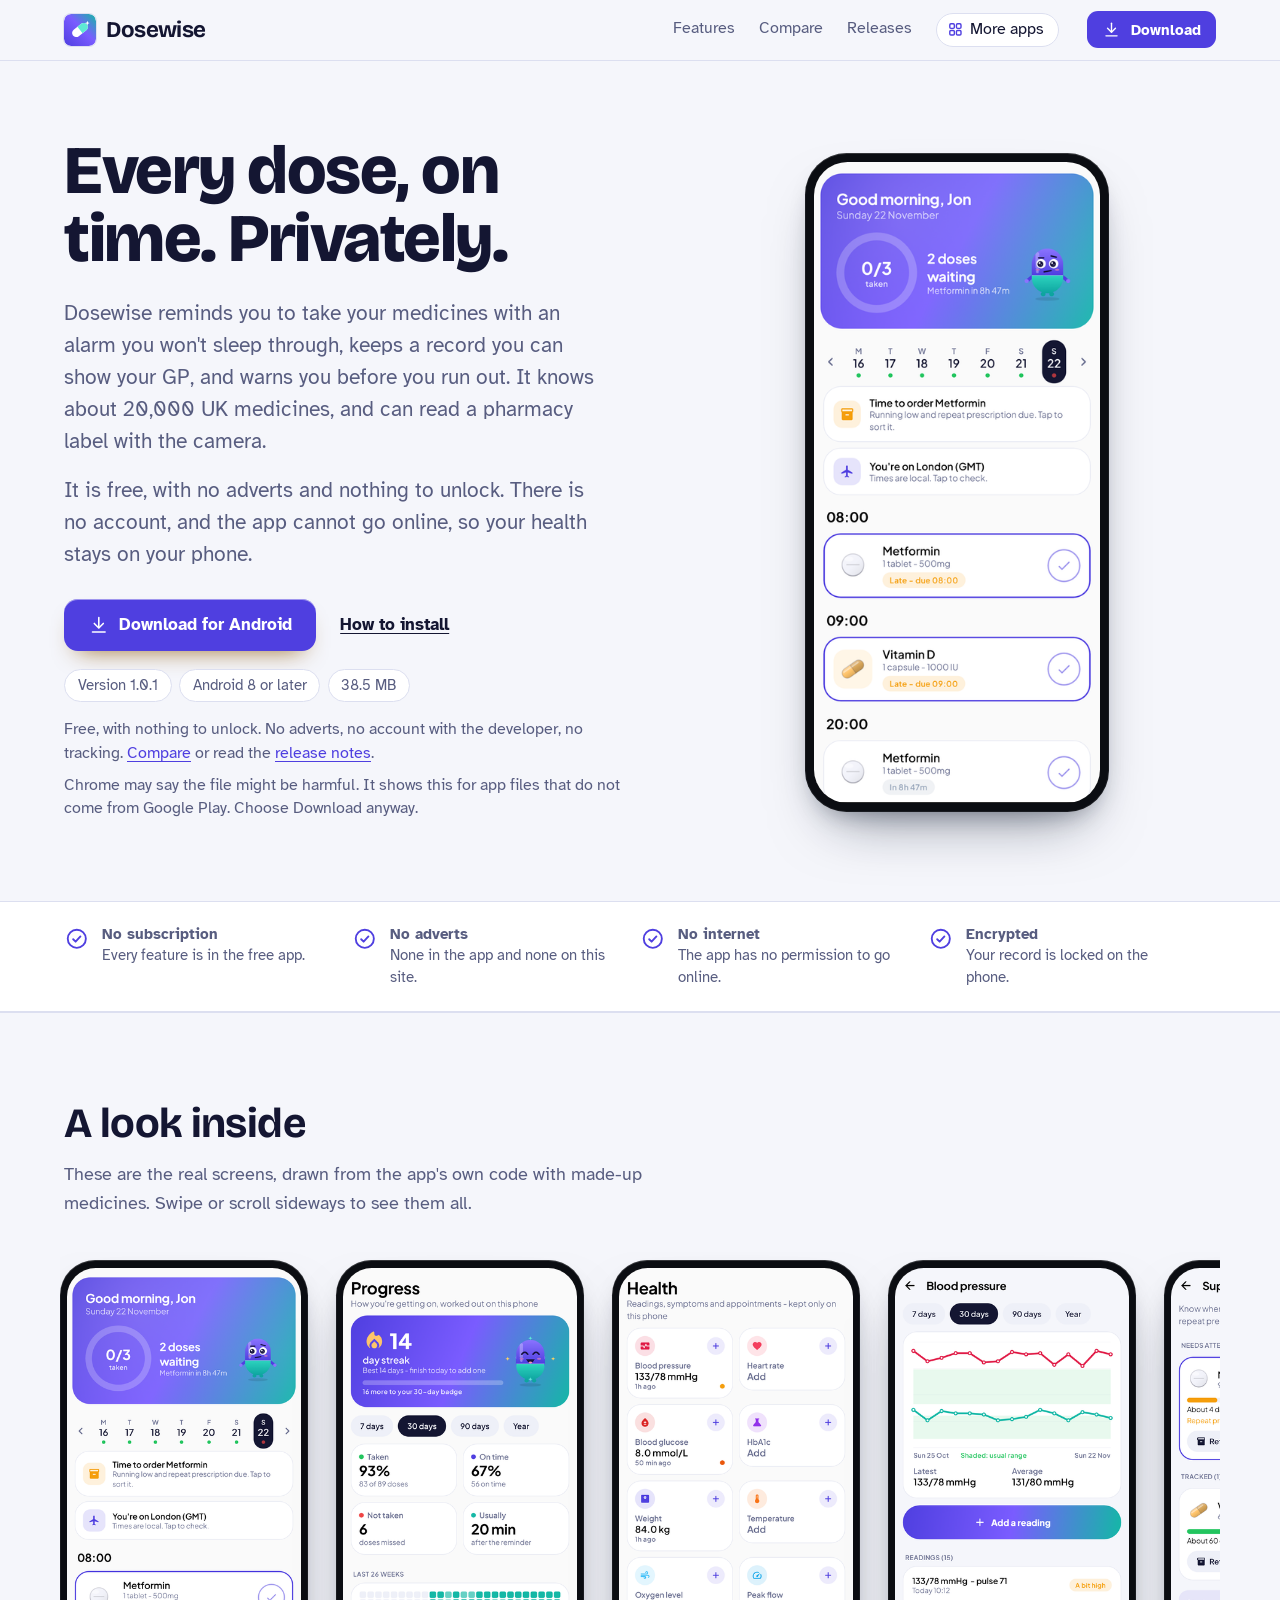
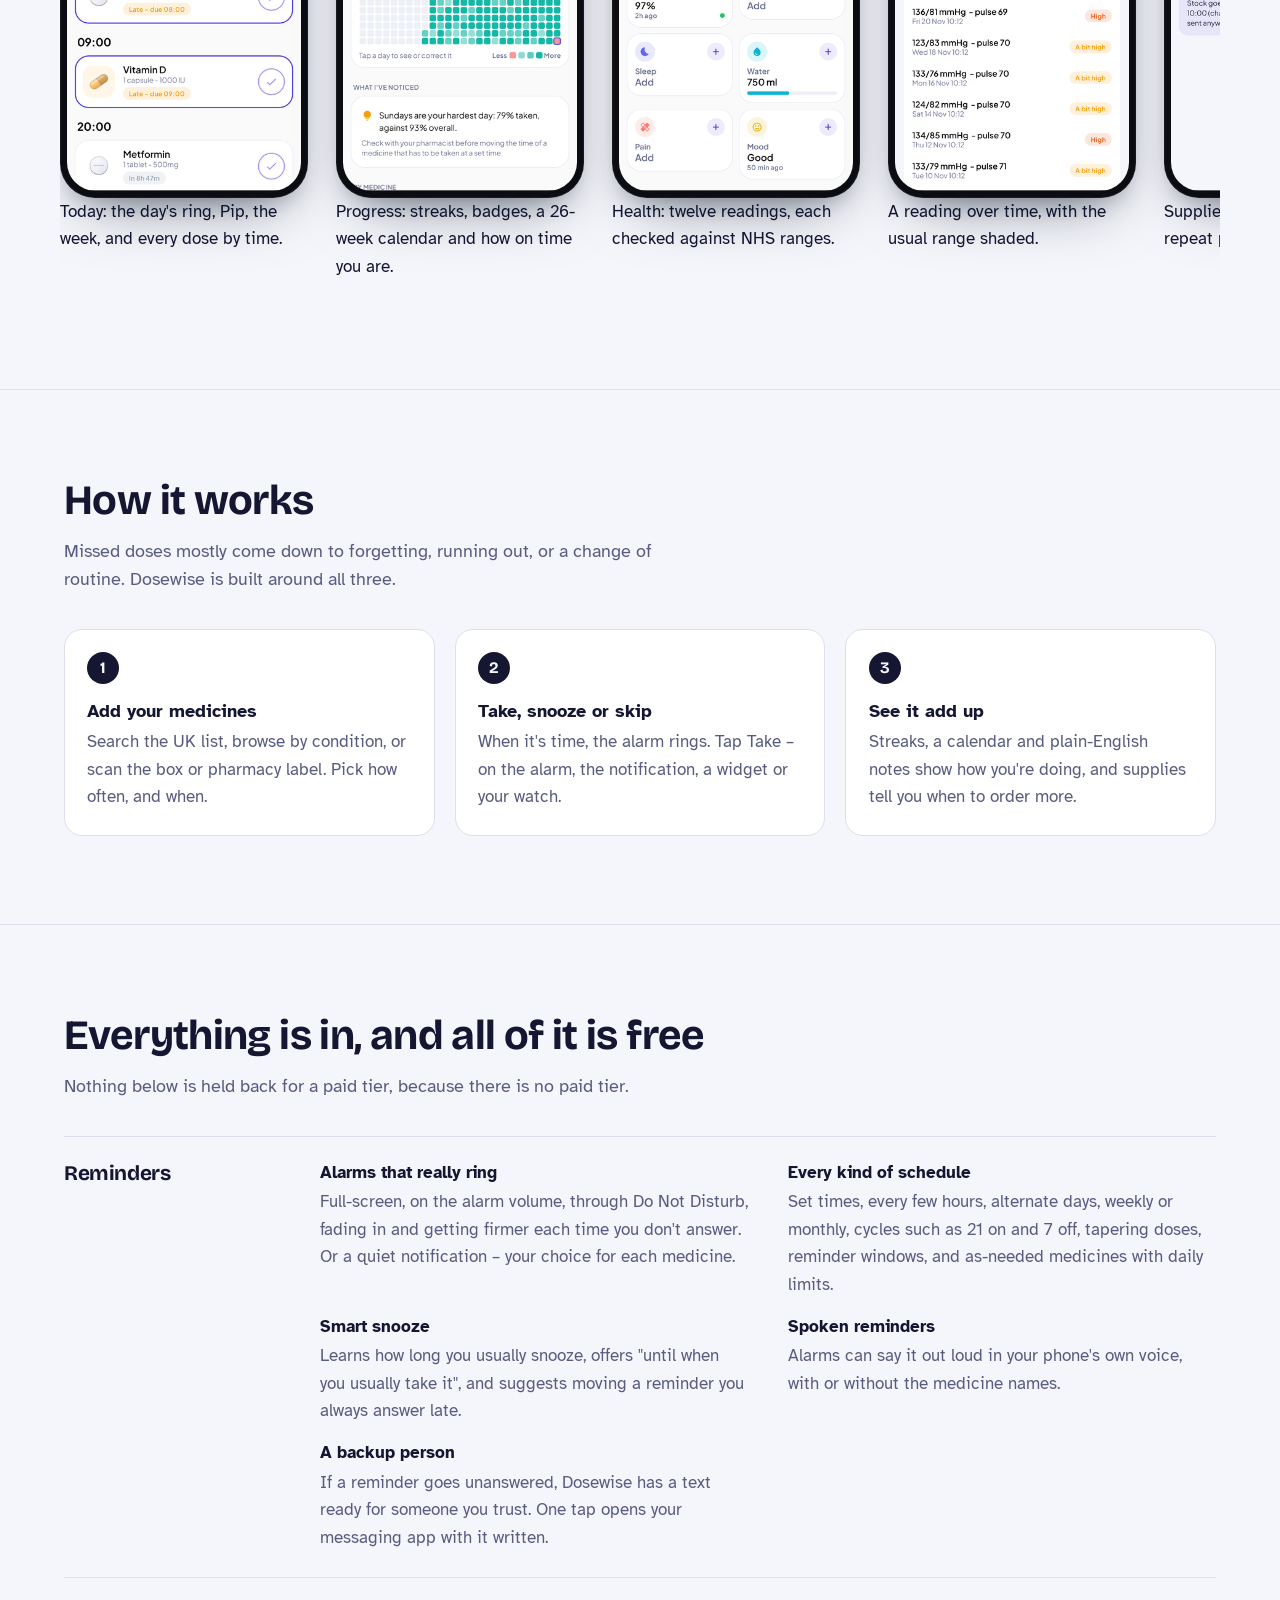
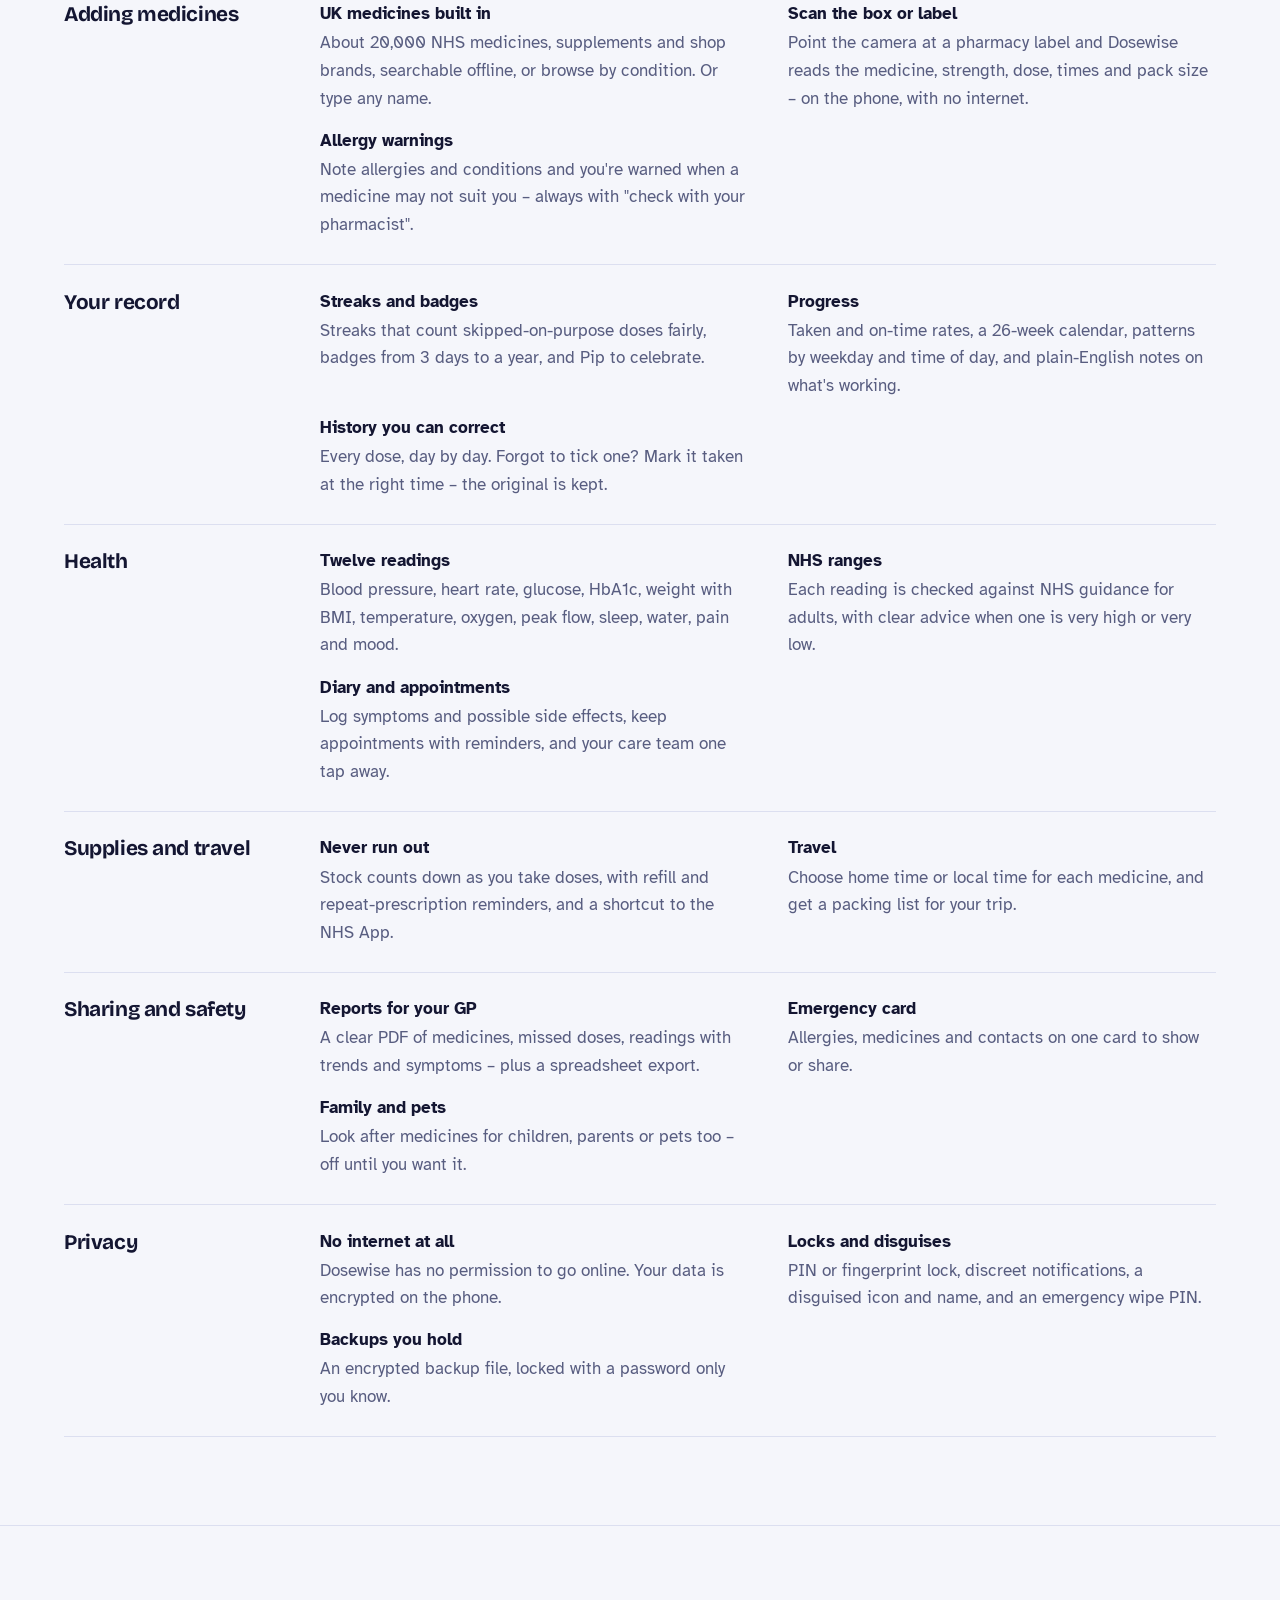
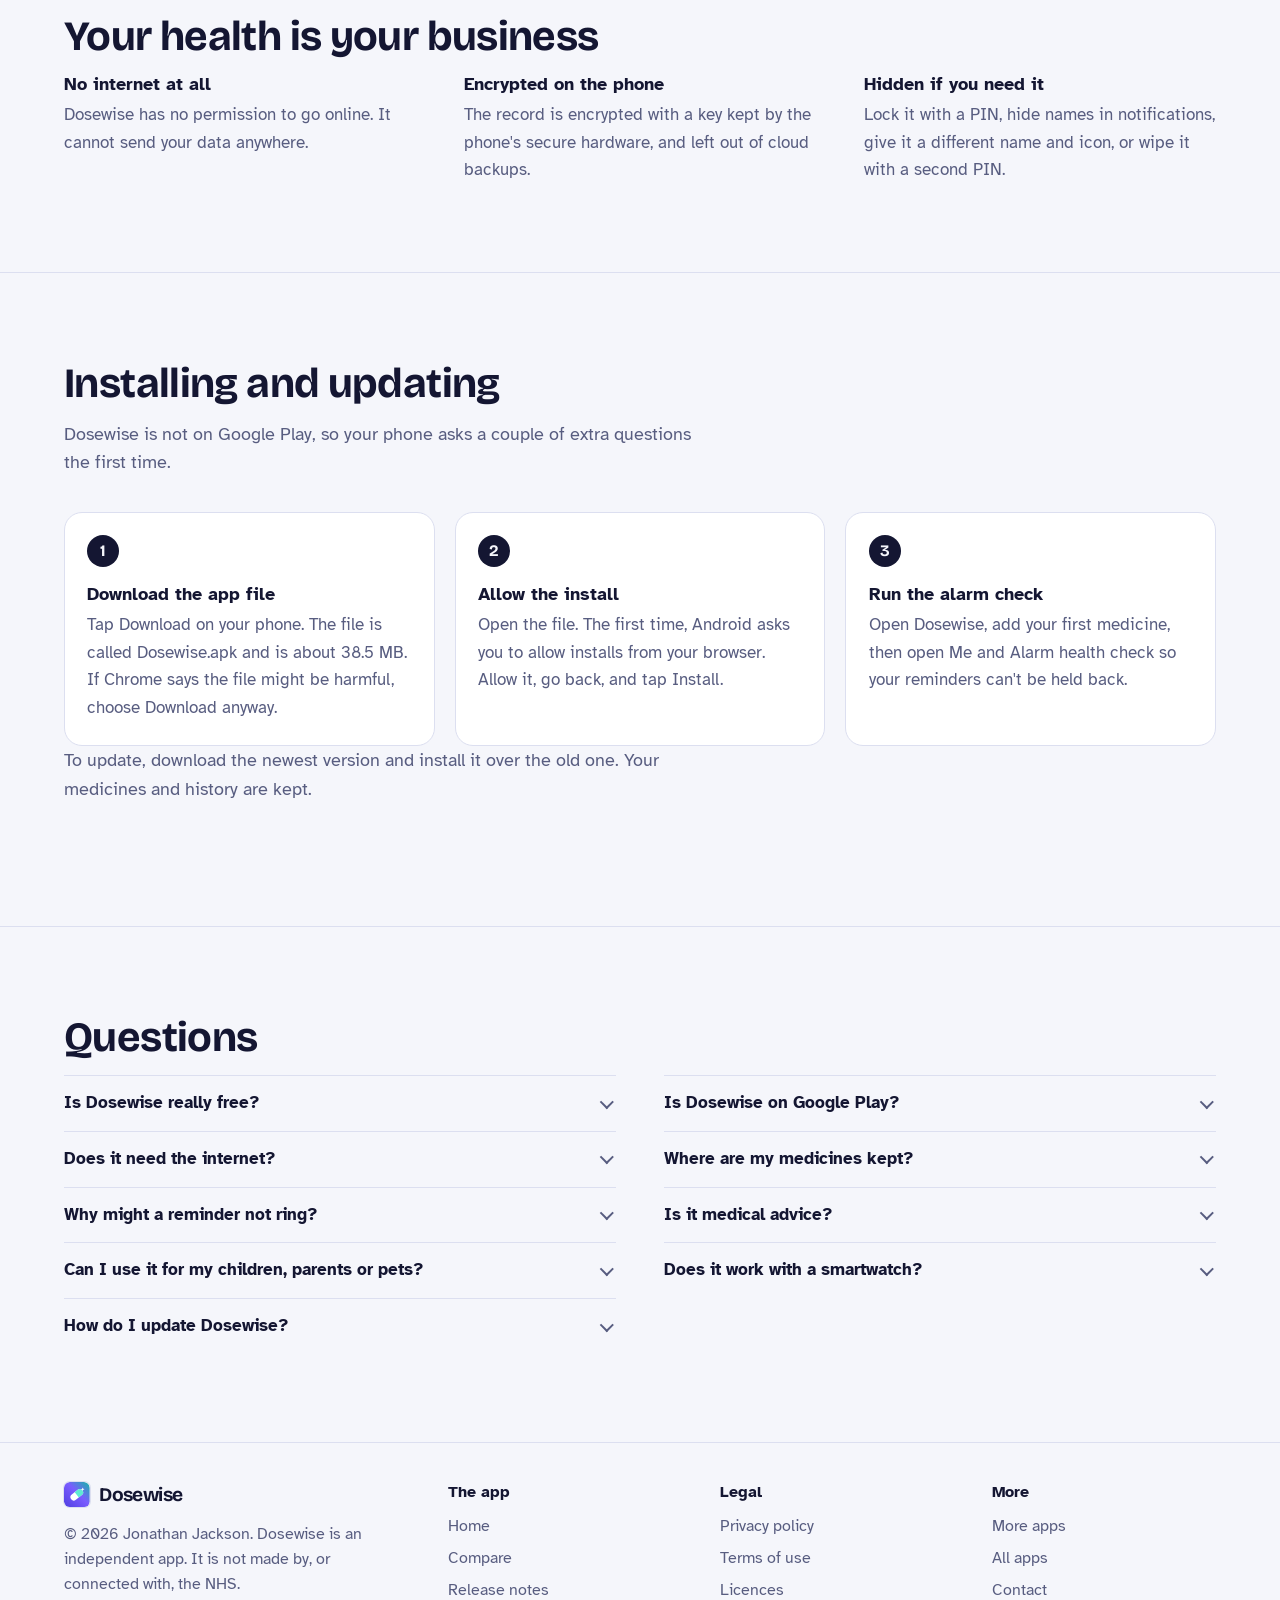
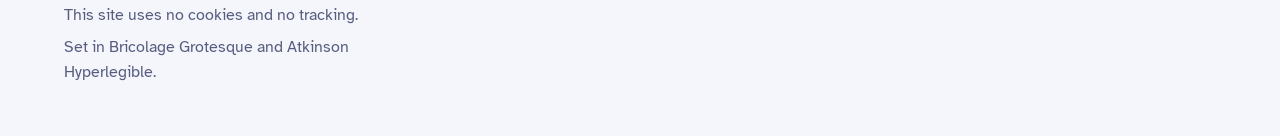
==== commit bca26844: "Dosewise 1.0.1" ====
--- a/index.html
+++ b/index.html
@@ -28,8 +28,8 @@
 <link rel="stylesheet" href="./assets/house.css?v=1">
 <link rel="stylesheet" href="./assets/apps-list.css?v=1">
 <script src="./assets/apps-list.js?v=1" defer></script>
-<script type="application/ld+json">{"@context": "https://schema.org", "@type": "SoftwareApplication", "name": "Dosewise", "url": "https://customgpter.github.io/dosewise/", "description": "Dosewise is a free, private medicine reminder for Android. Alarms that ring like an alarm clock, an offline list of UK medicines, streaks, supplies and repeat prescriptions, health readings with NHS ranges, reports for your GP and an emergency card. No adverts, no account, no internet.", "applicationCategory": "HealthApplication", "operatingSystem": "Android 8 or later", "softwareVersion": "1.0.0", "downloadUrl": "https://github.com/CustomGPTer/dosewise/releases/latest/download/Dosewise.apk", "releaseNotes": "https://customgpter.github.io/dosewise/releases.html", "offers": {"@type": "Offer", "price": "0", "priceCurrency": "GBP"}, "inLanguage": "en-GB", "image": "https://customgpter.github.io/dosewise/assets/og.png", "featureList": ["Alarms that really ring", "Every kind of schedule", "Smart snooze", "Spoken reminders", "A backup person", "UK medicines built in", "Scan the box or label", "Allergy warnings", "Streaks and badges", "Progress", "History you can correct", "Twelve readings", "NHS ranges", "Diary and appointments", "Never run out", "Travel", "Reports for your GP", "Emergency card", "Family and pets", "No internet at all", "Locks and disguises", "Backups you hold"], "author": {"@type": "Person", "name": "Jonathan Jackson"}}</script>
-<script type="application/ld+json">{"@context": "https://schema.org", "@type": "FAQPage", "mainEntity": [{"@type": "Question", "name": "Is Dosewise really free?", "acceptedAnswer": {"@type": "Answer", "text": "Yes. There is no paid version, no subscription, no trial and no adverts, and nothing in the app is locked."}}, {"@type": "Question", "name": "Is Dosewise on Google Play?", "acceptedAnswer": {"@type": "Answer", "text": "No. Dosewise is a personal project and is downloaded from this site as an Android app file. It needs Android 8 or later."}}, {"@type": "Question", "name": "Does it need the internet?", "acceptedAnswer": {"@type": "Answer", "text": "No. The app does not ask Android for internet access at all, so it cannot go online. The medicines list, label scanning and everything else work with no signal. The only thing that leaves the phone is the optional text to a backup person, sent as an ordinary SMS."}}, {"@type": "Question", "name": "Where are my medicines kept?", "acceptedAnswer": {"@type": "Answer", "text": "Only on your phone, in an encrypted database whose key is held by the phone's secure hardware. It is left out of Google's cloud backups. To move to a new phone, save an encrypted backup file."}}, {"@type": "Question", "name": "Why might a reminder not ring?", "acceptedAnswer": {"@type": "Answer", "text": "Some phones hold back alarms to save battery. In the app, open Me and then Alarm health check. It checks the settings that matter and lets you test the alarm."}}, {"@type": "Question", "name": "Is it medical advice?", "acceptedAnswer": {"@type": "Answer", "text": "No. Dosewise helps you remember and keep a record. The health ranges and warnings follow NHS guidance as a guide only - always follow your doctor, nurse or pharmacist. In an emergency call 999."}}, {"@type": "Question", "name": "Can I use it for my children, parents or pets?", "acceptedAnswer": {"@type": "Answer", "text": "Yes. Turn on Family and pet profiles in Me. Each person gets their own medicines, readings and appointments, and reminders say who each dose is for."}}, {"@type": "Question", "name": "Does it work with a smartwatch?", "acceptedAnswer": {"@type": "Answer", "text": "Yes. Reminders appear on a Wear OS watch with Take, Snooze and Skip buttons, through your phone's normal notifications."}}, {"@type": "Question", "name": "How do I update Dosewise?", "acceptedAnswer": {"@type": "Answer", "text": "Download the newest version from this site and install it over the one you have. Everything is kept. The app cannot check for updates itself because it cannot go online."}}]}</script>
+<script type="application/ld+json">{"@context": "https://schema.org", "@type": "SoftwareApplication", "name": "Dosewise", "url": "https://customgpter.github.io/dosewise/", "description": "Dosewise is a free, private medicine reminder for Android. Alarms that ring like an alarm clock, an offline list of UK medicines, streaks, supplies and repeat prescriptions, health readings with NHS ranges, reports for your GP and an emergency card. No adverts, no account, no internet.", "applicationCategory": "HealthApplication", "operatingSystem": "Android 8 or later", "softwareVersion": "1.0.1", "downloadUrl": "https://github.com/CustomGPTer/dosewise/releases/latest/download/Dosewise.apk", "releaseNotes": "https://customgpter.github.io/dosewise/releases.html", "offers": {"@type": "Offer", "price": "0", "priceCurrency": "GBP"}, "inLanguage": "en-GB", "image": "https://customgpter.github.io/dosewise/assets/og.png", "featureList": ["Alarms that really ring", "Every kind of schedule", "Smart snooze", "Spoken reminders", "A backup person", "UK medicines built in", "Scan the box or label", "Allergy warnings", "Streaks and badges", "Progress", "History you can correct", "Twelve readings", "NHS ranges", "Diary and appointments", "Never run out", "Travel", "Reports for your GP", "Emergency card", "Family and pets", "No internet at all", "Locks and disguises", "Backups you hold"], "author": {"@type": "Person", "name": "Jonathan Jackson"}}</script>
+<script type="application/ld+json">{"@context": "https://schema.org", "@type": "FAQPage", "mainEntity": [{"@type": "Question", "name": "Is Dosewise really free?", "acceptedAnswer": {"@type": "Answer", "text": "Yes. There is no paid version, no subscription, no trial and no adverts, and nothing in the app is locked."}}, {"@type": "Question", "name": "Is Dosewise on Google Play?", "acceptedAnswer": {"@type": "Answer", "text": "No. Dosewise is a personal project and is downloaded from this site as an Android app file. It needs Android 8 or later."}}, {"@type": "Question", "name": "Does it need the internet?", "acceptedAnswer": {"@type": "Answer", "text": "No. The app does not ask Android for internet access at all, so it cannot go online. The medicines list, label scanning and everything else work with no signal. Nothing leaves the phone unless you send or share it yourself."}}, {"@type": "Question", "name": "Where are my medicines kept?", "acceptedAnswer": {"@type": "Answer", "text": "Only on your phone, in an encrypted database whose key is held by the phone's secure hardware. It is left out of Google's cloud backups. To move to a new phone, save an encrypted backup file."}}, {"@type": "Question", "name": "Why might a reminder not ring?", "acceptedAnswer": {"@type": "Answer", "text": "Some phones hold back alarms to save battery. In the app, open Me and then Alarm health check. It checks the settings that matter and lets you test the alarm."}}, {"@type": "Question", "name": "Is it medical advice?", "acceptedAnswer": {"@type": "Answer", "text": "No. Dosewise helps you remember and keep a record. The health ranges and warnings follow NHS guidance as a guide only - always follow your doctor, nurse or pharmacist. In an emergency call 999."}}, {"@type": "Question", "name": "Can I use it for my children, parents or pets?", "acceptedAnswer": {"@type": "Answer", "text": "Yes. Turn on Family and pet profiles in Me. Each person gets their own medicines, readings and appointments, and reminders say who each dose is for."}}, {"@type": "Question", "name": "Does it work with a smartwatch?", "acceptedAnswer": {"@type": "Answer", "text": "Yes. Reminders appear on a Wear OS watch with Take, Snooze and Skip buttons, through your phone's normal notifications."}}, {"@type": "Question", "name": "How do I update Dosewise?", "acceptedAnswer": {"@type": "Answer", "text": "Download the newest version from this site and install it over the one you have. Everything is kept. The app cannot check for updates itself because it cannot go online."}}]}</script>
 </head>
 <body>
 <a class="skip" href="#main">Skip to content</a>
@@ -47,7 +47,7 @@
 <h1>Every dose, on time. Privately.</h1>
 <p class="lede">Dosewise reminds you to take your medicines with an alarm you won't sleep through, keeps a record you can show your GP, and warns you before you run out. It knows about 20,000 UK medicines, and can read a pharmacy label with the camera.</p><p class="lede">It is free, with no adverts and nothing to unlock. There is no account, and the app cannot go online, so your health stays on your phone.</p>
 <p class="get" id="download"><a class="button" href="https://github.com/CustomGPTer/dosewise/releases/latest/download/Dosewise.apk"><svg class="ico" viewBox="0 0 24 24" aria-hidden="true"><path d="M12 4v11"/><path d="M7 10.5l5 5 5-5"/><path d="M5 20h14"/></svg>Download for Android</a><a class="aside" href="#install">How to install</a></p>
-<ul class="pills"><li>Version 1.0.0</li><li>Android 8 or later</li><li>38.5 MB</li></ul>
+<ul class="pills"><li>Version 1.0.1</li><li>Android 8 or later</li><li>38.5 MB</li></ul>
 <p class="facts">Free, with nothing to unlock. No adverts, no account with the developer, no tracking. <a href="compare.html">Compare</a> or read the <a href="releases.html">release notes</a>.</p>
 <p class="facts">Chrome may say the file might be harmful. It shows this for app files that do not come from Google Play. Choose Download anyway.</p>
 </div>
@@ -75,7 +75,7 @@
 <div class="wrap">
 <h2 id="features-h">Everything is in, and all of it is free</h2>
 <p class="intro">Nothing below is held back for a paid tier, because there is no paid tier.</p>
-<div class="groups"><div class="group"><h3>Reminders</h3><dl><div><dt>Alarms that really ring</dt><dd>Full-screen, on the alarm volume, through Do Not Disturb, fading in and getting firmer each time you don&#x27;t answer. Or a quiet notification &ndash; your choice for each medicine.</dd></div><div><dt>Every kind of schedule</dt><dd>Set times, every few hours, alternate days, weekly or monthly, cycles such as 21 on and 7 off, tapering doses, reminder windows, and as-needed medicines with daily limits.</dd></div><div><dt>Smart snooze</dt><dd>Learns how long you usually snooze, offers &quot;until when you usually take it&quot;, and suggests moving a reminder you always answer late.</dd></div><div><dt>Spoken reminders</dt><dd>Alarms can say it out loud in your phone&#x27;s own voice, with or without the medicine names.</dd></div><div><dt>A backup person</dt><dd>If you want, a normal text goes to someone you trust when a reminder goes unanswered for a while.</dd></div></dl></div><div class="group"><h3>Adding medicines</h3><dl><div><dt>UK medicines built in</dt><dd>About 20,000 NHS medicines, supplements and shop brands, searchable offline, or browse by condition. Or type any name.</dd></div><div><dt>Scan the box or label</dt><dd>Point the camera at a pharmacy label and Dosewise reads the medicine, strength, dose, times and pack size &ndash; on the phone, with no internet.</dd></div><div><dt>Allergy warnings</dt><dd>Note allergies and conditions and you&#x27;re warned when a medicine may not suit you &ndash; always with &quot;check with your pharmacist&quot;.</dd></div></dl></div><div class="group"><h3>Your record</h3><dl><div><dt>Streaks and badges</dt><dd>Streaks that count skipped-on-purpose doses fairly, badges from 3 days to a year, and Pip to celebrate.</dd></div><div><dt>Progress</dt><dd>Taken and on-time rates, a 26-week calendar, patterns by weekday and time of day, and plain-English notes on what&#x27;s working.</dd></div><div><dt>History you can correct</dt><dd>Every dose, day by day. Forgot to tick one? Mark it taken at the right time &ndash; the original is kept.</dd></div></dl></div><div class="group"><h3>Health</h3><dl><div><dt>Twelve readings</dt><dd>Blood pressure, heart rate, glucose, HbA1c, weight with BMI, temperature, oxygen, peak flow, sleep, water, pain and mood.</dd></div><div><dt>NHS ranges</dt><dd>Each reading is checked against NHS guidance for adults, with clear advice when one is very high or very low.</dd></div><div><dt>Diary and appointments</dt><dd>Log symptoms and possible side effects, keep appointments with reminders, and your care team one tap away.</dd></div></dl></div><div class="group"><h3>Supplies and travel</h3><dl><div><dt>Never run out</dt><dd>Stock counts down as you take doses, with refill and repeat-prescription reminders, and a shortcut to the NHS App.</dd></div><div><dt>Travel</dt><dd>Choose home time or local time for each medicine, and get a packing list for your trip.</dd></div></dl></div><div class="group"><h3>Sharing and safety</h3><dl><div><dt>Reports for your GP</dt><dd>A clear PDF of medicines, missed doses, readings with trends and symptoms &ndash; plus a spreadsheet export.</dd></div><div><dt>Emergency card</dt><dd>Allergies, medicines and contacts on one card to show or share.</dd></div><div><dt>Family and pets</dt><dd>Look after medicines for children, parents or pets too &ndash; off until you want it.</dd></div></dl></div><div class="group"><h3>Privacy</h3><dl><div><dt>No internet at all</dt><dd>Dosewise has no permission to go online. Your data is encrypted on the phone.</dd></div><div><dt>Locks and disguises</dt><dd>PIN or fingerprint lock, discreet notifications, a disguised icon and name, and an emergency wipe PIN.</dd></div><div><dt>Backups you hold</dt><dd>An encrypted backup file, locked with a password only you know.</dd></div></dl></div></div>
+<div class="groups"><div class="group"><h3>Reminders</h3><dl><div><dt>Alarms that really ring</dt><dd>Full-screen, on the alarm volume, through Do Not Disturb, fading in and getting firmer each time you don&#x27;t answer. Or a quiet notification &ndash; your choice for each medicine.</dd></div><div><dt>Every kind of schedule</dt><dd>Set times, every few hours, alternate days, weekly or monthly, cycles such as 21 on and 7 off, tapering doses, reminder windows, and as-needed medicines with daily limits.</dd></div><div><dt>Smart snooze</dt><dd>Learns how long you usually snooze, offers &quot;until when you usually take it&quot;, and suggests moving a reminder you always answer late.</dd></div><div><dt>Spoken reminders</dt><dd>Alarms can say it out loud in your phone&#x27;s own voice, with or without the medicine names.</dd></div><div><dt>A backup person</dt><dd>If a reminder goes unanswered, Dosewise has a text ready for someone you trust. One tap opens your messaging app with it written.</dd></div></dl></div><div class="group"><h3>Adding medicines</h3><dl><div><dt>UK medicines built in</dt><dd>About 20,000 NHS medicines, supplements and shop brands, searchable offline, or browse by condition. Or type any name.</dd></div><div><dt>Scan the box or label</dt><dd>Point the camera at a pharmacy label and Dosewise reads the medicine, strength, dose, times and pack size &ndash; on the phone, with no internet.</dd></div><div><dt>Allergy warnings</dt><dd>Note allergies and conditions and you&#x27;re warned when a medicine may not suit you &ndash; always with &quot;check with your pharmacist&quot;.</dd></div></dl></div><div class="group"><h3>Your record</h3><dl><div><dt>Streaks and badges</dt><dd>Streaks that count skipped-on-purpose doses fairly, badges from 3 days to a year, and Pip to celebrate.</dd></div><div><dt>Progress</dt><dd>Taken and on-time rates, a 26-week calendar, patterns by weekday and time of day, and plain-English notes on what&#x27;s working.</dd></div><div><dt>History you can correct</dt><dd>Every dose, day by day. Forgot to tick one? Mark it taken at the right time &ndash; the original is kept.</dd></div></dl></div><div class="group"><h3>Health</h3><dl><div><dt>Twelve readings</dt><dd>Blood pressure, heart rate, glucose, HbA1c, weight with BMI, temperature, oxygen, peak flow, sleep, water, pain and mood.</dd></div><div><dt>NHS ranges</dt><dd>Each reading is checked against NHS guidance for adults, with clear advice when one is very high or very low.</dd></div><div><dt>Diary and appointments</dt><dd>Log symptoms and possible side effects, keep appointments with reminders, and your care team one tap away.</dd></div></dl></div><div class="group"><h3>Supplies and travel</h3><dl><div><dt>Never run out</dt><dd>Stock counts down as you take doses, with refill and repeat-prescription reminders, and a shortcut to the NHS App.</dd></div><div><dt>Travel</dt><dd>Choose home time or local time for each medicine, and get a packing list for your trip.</dd></div></dl></div><div class="group"><h3>Sharing and safety</h3><dl><div><dt>Reports for your GP</dt><dd>A clear PDF of medicines, missed doses, readings with trends and symptoms &ndash; plus a spreadsheet export.</dd></div><div><dt>Emergency card</dt><dd>Allergies, medicines and contacts on one card to show or share.</dd></div><div><dt>Family and pets</dt><dd>Look after medicines for children, parents or pets too &ndash; off until you want it.</dd></div></dl></div><div class="group"><h3>Privacy</h3><dl><div><dt>No internet at all</dt><dd>Dosewise has no permission to go online. Your data is encrypted on the phone.</dd></div><div><dt>Locks and disguises</dt><dd>PIN or fingerprint lock, discreet notifications, a disguised icon and name, and an emergency wipe PIN.</dd></div><div><dt>Backups you hold</dt><dd>An encrypted backup file, locked with a password only you know.</dd></div></dl></div></div>
 </div>
 </section>
 <section id="privacy" aria-labelledby="privacy-h">
@@ -95,7 +95,7 @@
 <section id="faq" aria-labelledby="faq-h">
 <div class="wrap">
 <h2 id="faq-h">Questions</h2>
-<div class="faq"><details><summary>Is Dosewise really free?</summary><p>Yes. There is no paid version, no subscription, no trial and no adverts, and nothing in the app is locked.</p></details><details><summary>Is Dosewise on Google Play?</summary><p>No. Dosewise is a personal project and is downloaded from this site as an Android app file. It needs Android 8 or later.</p></details><details><summary>Does it need the internet?</summary><p>No. The app does not ask Android for internet access at all, so it cannot go online. The medicines list, label scanning and everything else work with no signal. The only thing that leaves the phone is the optional text to a backup person, sent as an ordinary SMS.</p></details><details><summary>Where are my medicines kept?</summary><p>Only on your phone, in an encrypted database whose key is held by the phone&#x27;s secure hardware. It is left out of Google&#x27;s cloud backups. To move to a new phone, save an encrypted backup file.</p></details><details><summary>Why might a reminder not ring?</summary><p>Some phones hold back alarms to save battery. In the app, open Me and then Alarm health check. It checks the settings that matter and lets you test the alarm.</p></details><details><summary>Is it medical advice?</summary><p>No. Dosewise helps you remember and keep a record. The health ranges and warnings follow NHS guidance as a guide only &ndash; always follow your doctor, nurse or pharmacist. In an emergency call 999.</p></details><details><summary>Can I use it for my children, parents or pets?</summary><p>Yes. Turn on Family and pet profiles in Me. Each person gets their own medicines, readings and appointments, and reminders say who each dose is for.</p></details><details><summary>Does it work with a smartwatch?</summary><p>Yes. Reminders appear on a Wear OS watch with Take, Snooze and Skip buttons, through your phone&#x27;s normal notifications.</p></details><details><summary>How do I update Dosewise?</summary><p>Download the newest version from this site and install it over the one you have. Everything is kept. The app cannot check for updates itself because it cannot go online.</p></details></div>
+<div class="faq"><details><summary>Is Dosewise really free?</summary><p>Yes. There is no paid version, no subscription, no trial and no adverts, and nothing in the app is locked.</p></details><details><summary>Is Dosewise on Google Play?</summary><p>No. Dosewise is a personal project and is downloaded from this site as an Android app file. It needs Android 8 or later.</p></details><details><summary>Does it need the internet?</summary><p>No. The app does not ask Android for internet access at all, so it cannot go online. The medicines list, label scanning and everything else work with no signal. Nothing leaves the phone unless you send or share it yourself.</p></details><details><summary>Where are my medicines kept?</summary><p>Only on your phone, in an encrypted database whose key is held by the phone&#x27;s secure hardware. It is left out of Google&#x27;s cloud backups. To move to a new phone, save an encrypted backup file.</p></details><details><summary>Why might a reminder not ring?</summary><p>Some phones hold back alarms to save battery. In the app, open Me and then Alarm health check. It checks the settings that matter and lets you test the alarm.</p></details><details><summary>Is it medical advice?</summary><p>No. Dosewise helps you remember and keep a record. The health ranges and warnings follow NHS guidance as a guide only &ndash; always follow your doctor, nurse or pharmacist. In an emergency call 999.</p></details><details><summary>Can I use it for my children, parents or pets?</summary><p>Yes. Turn on Family and pet profiles in Me. Each person gets their own medicines, readings and appointments, and reminders say who each dose is for.</p></details><details><summary>Does it work with a smartwatch?</summary><p>Yes. Reminders appear on a Wear OS watch with Take, Snooze and Skip buttons, through your phone&#x27;s normal notifications.</p></details><details><summary>How do I update Dosewise?</summary><p>Download the newest version from this site and install it over the one you have. Everything is kept. The app cannot check for updates itself because it cannot go online.</p></details></div>
 </div>
 </section>
 </main>
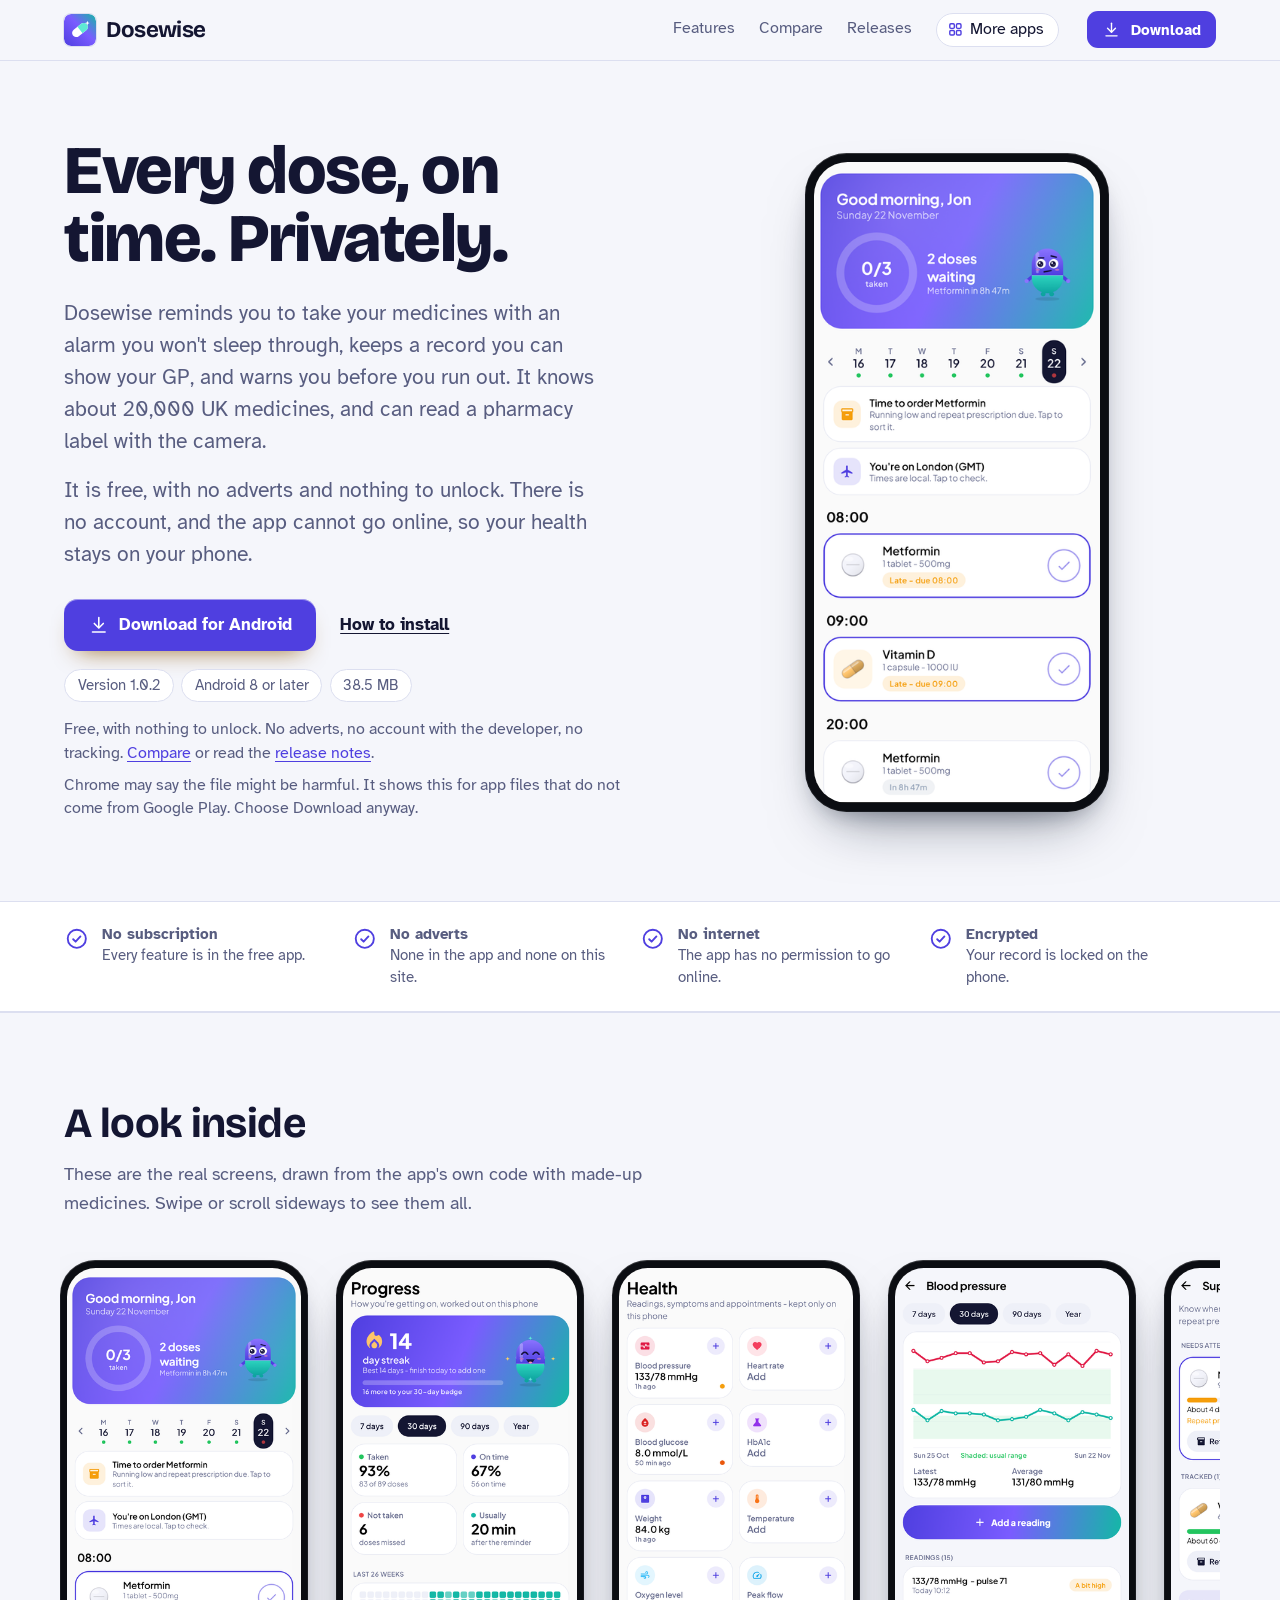
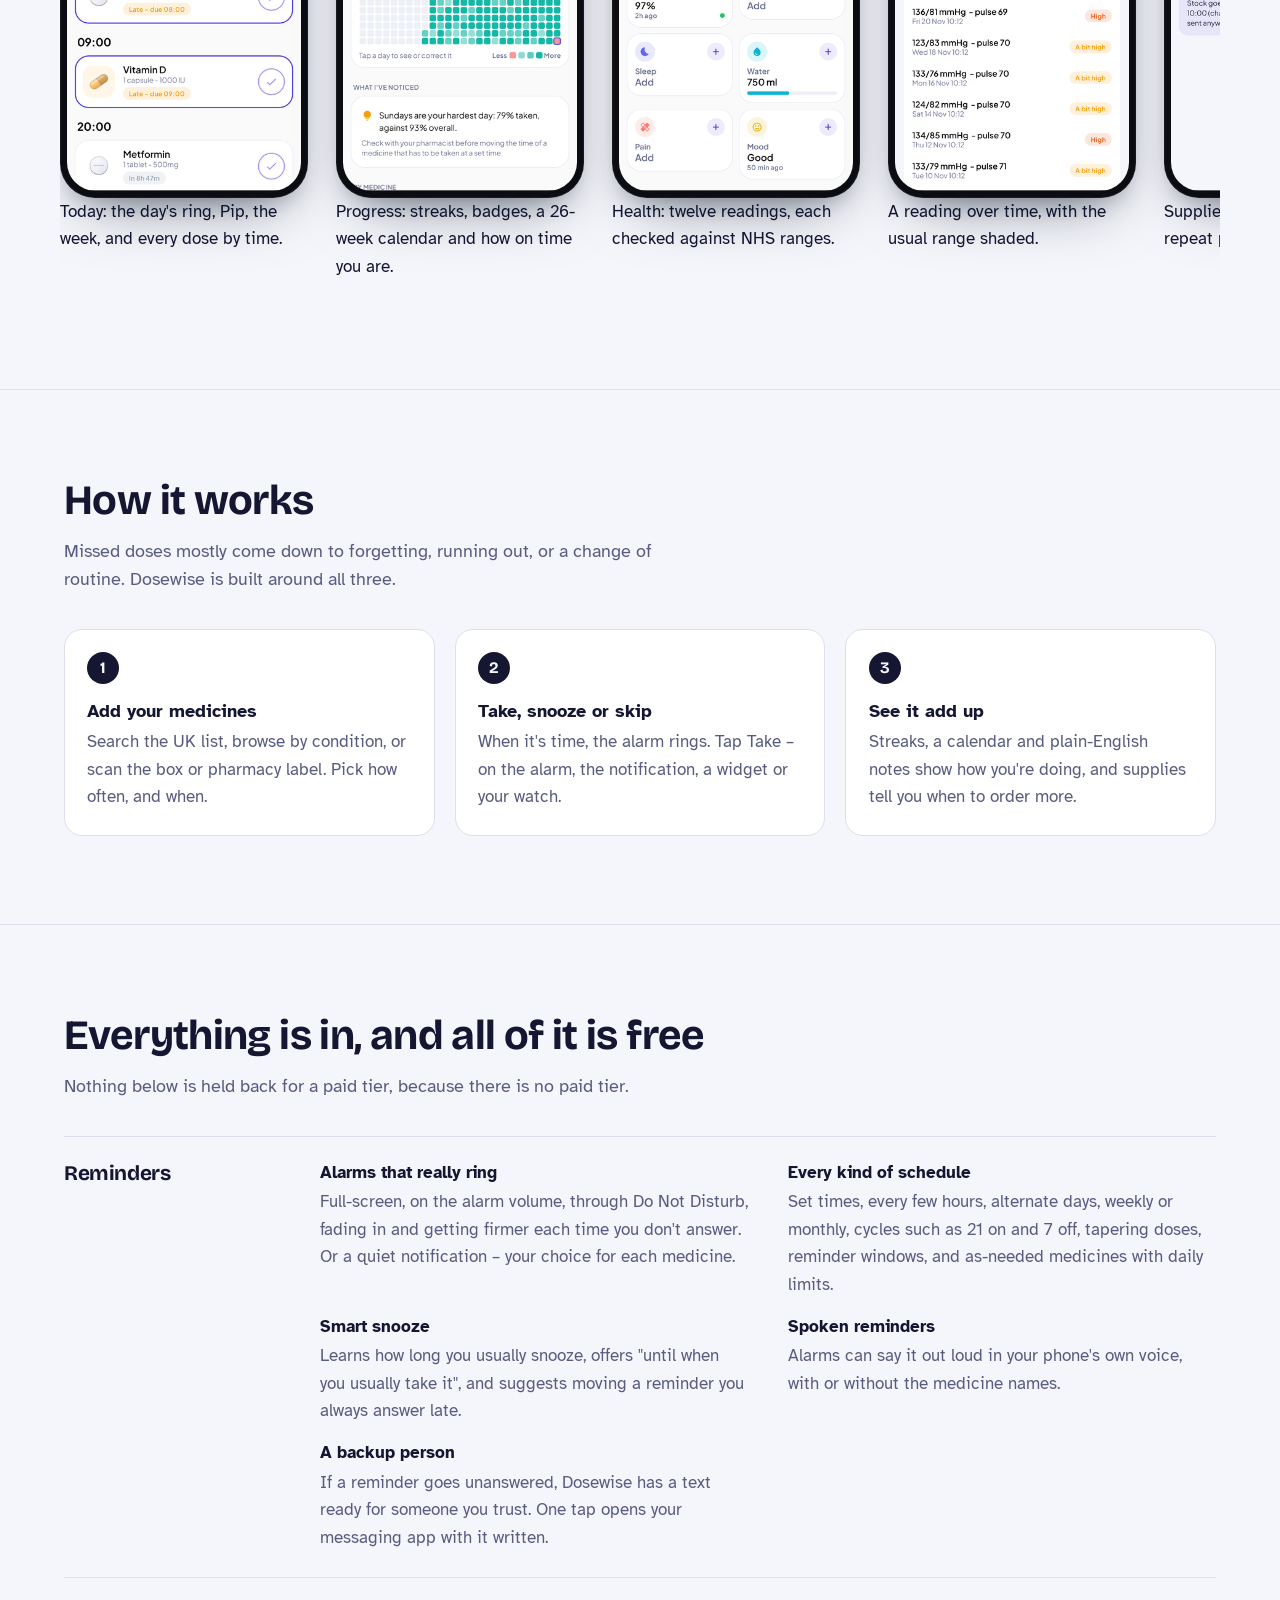
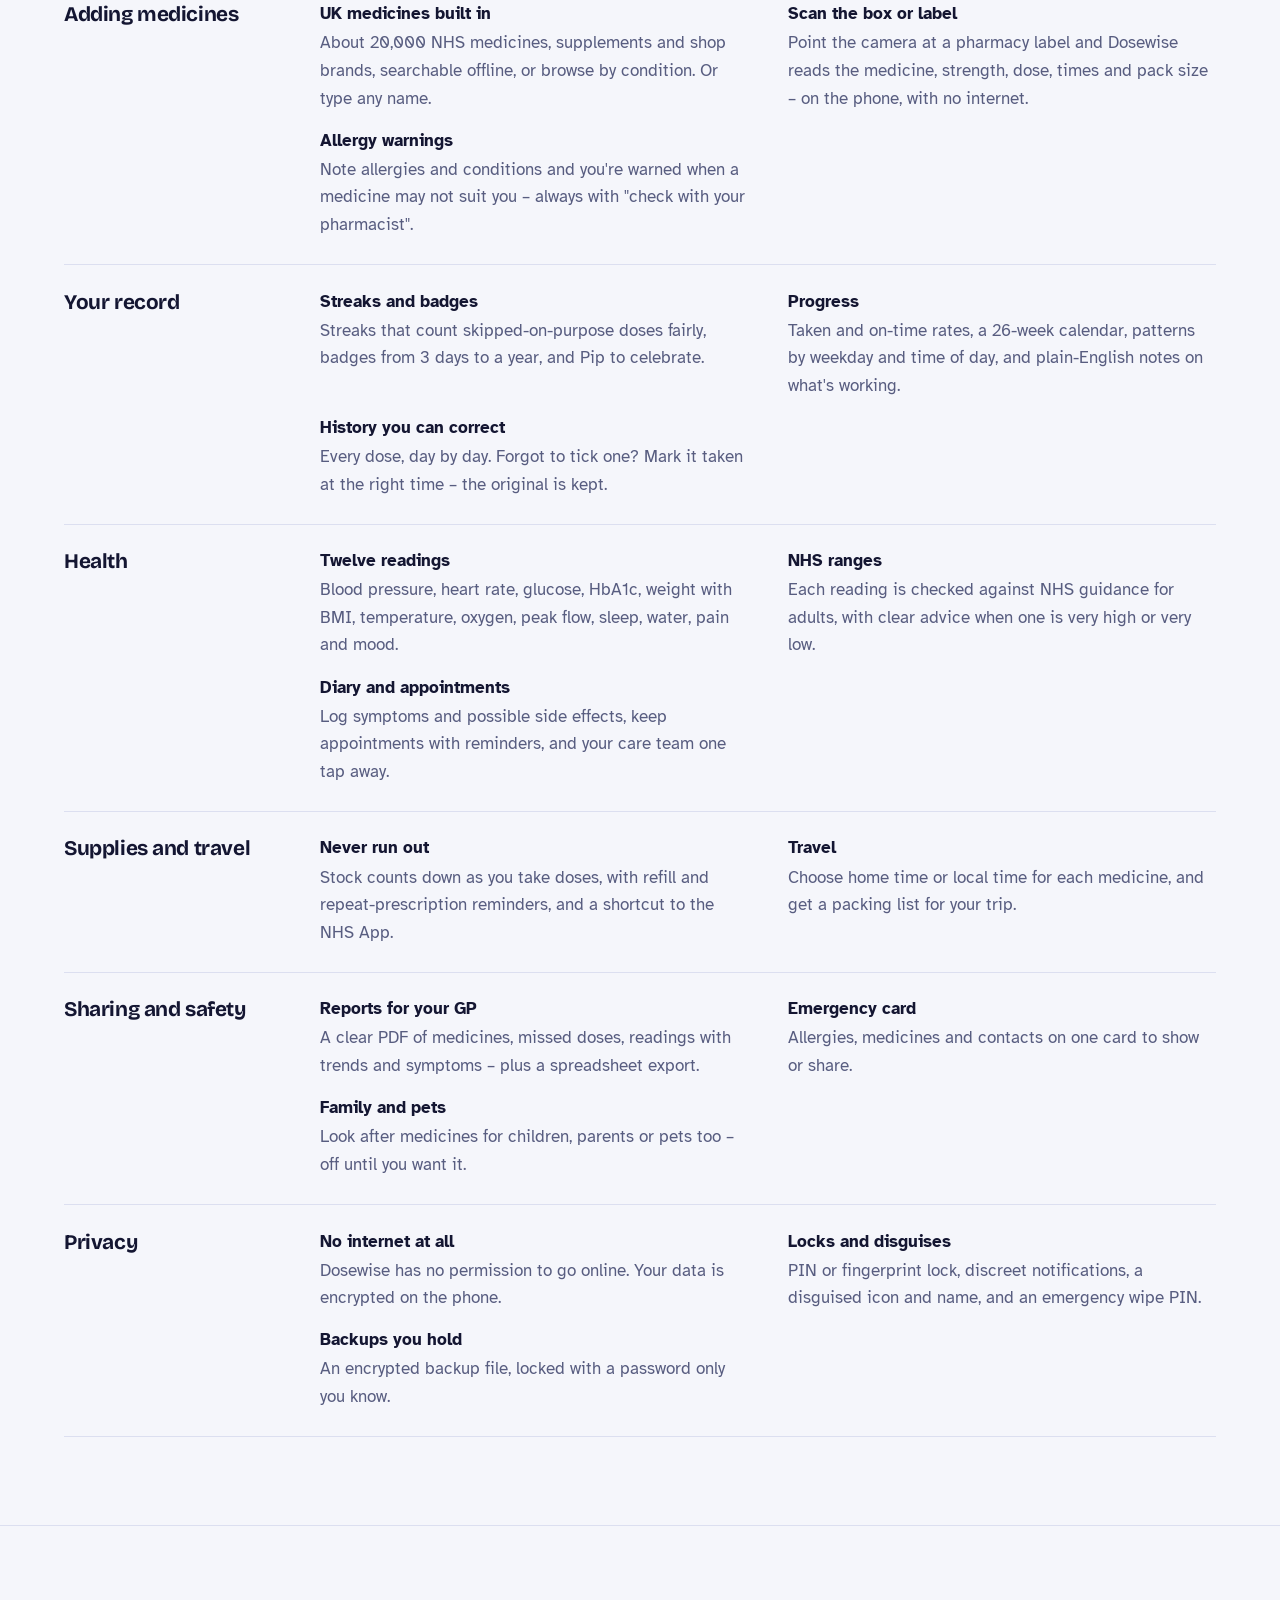
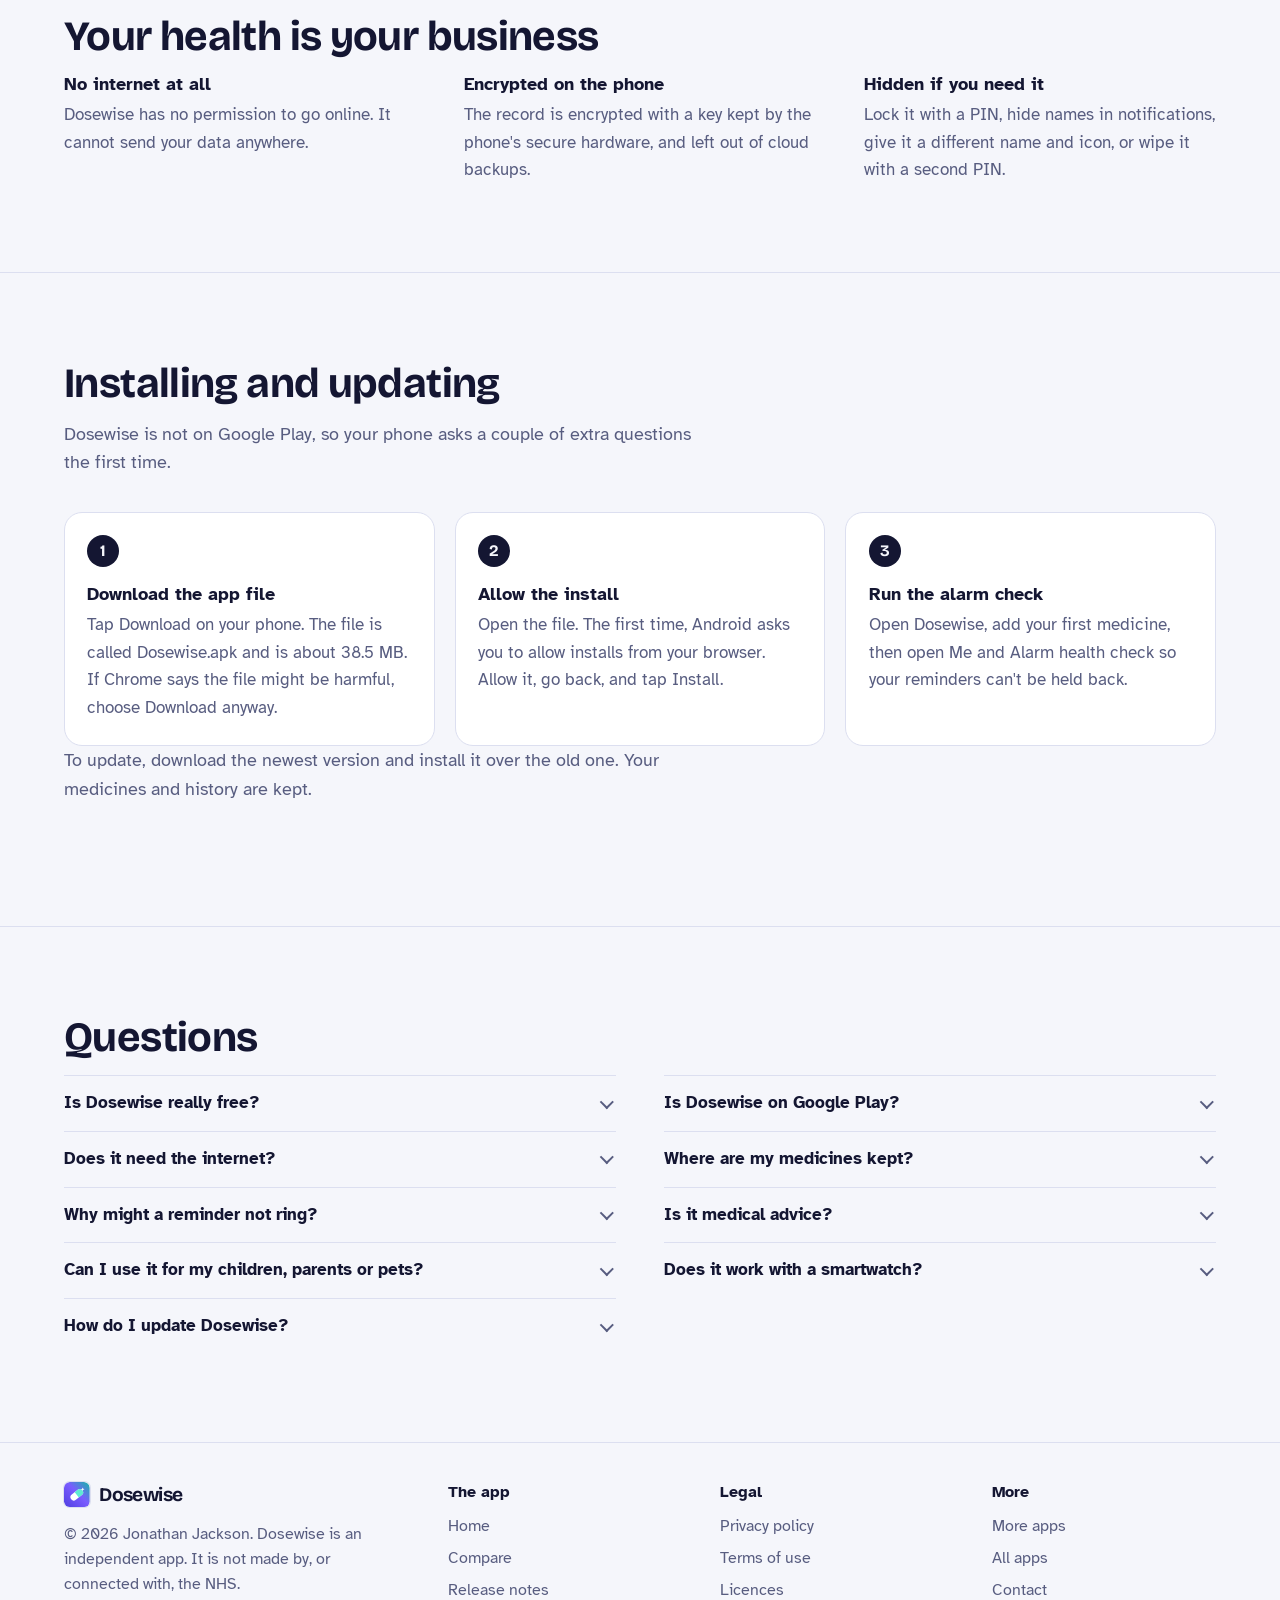
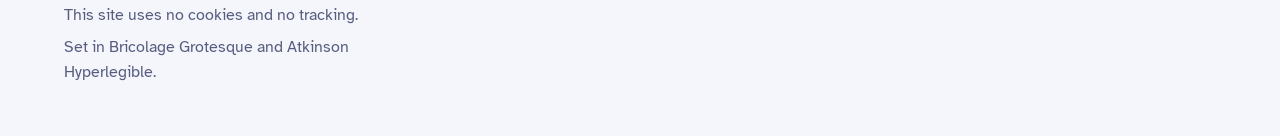
==== commit ed893be4: "Dosewise 1.0.2" ====
--- a/index.html
+++ b/index.html
@@ -28,7 +28,7 @@
 <link rel="stylesheet" href="./assets/house.css?v=1">
 <link rel="stylesheet" href="./assets/apps-list.css?v=1">
 <script src="./assets/apps-list.js?v=1" defer></script>
-<script type="application/ld+json">{"@context": "https://schema.org", "@type": "SoftwareApplication", "name": "Dosewise", "url": "https://customgpter.github.io/dosewise/", "description": "Dosewise is a free, private medicine reminder for Android. Alarms that ring like an alarm clock, an offline list of UK medicines, streaks, supplies and repeat prescriptions, health readings with NHS ranges, reports for your GP and an emergency card. No adverts, no account, no internet.", "applicationCategory": "HealthApplication", "operatingSystem": "Android 8 or later", "softwareVersion": "1.0.1", "downloadUrl": "https://github.com/CustomGPTer/dosewise/releases/latest/download/Dosewise.apk", "releaseNotes": "https://customgpter.github.io/dosewise/releases.html", "offers": {"@type": "Offer", "price": "0", "priceCurrency": "GBP"}, "inLanguage": "en-GB", "image": "https://customgpter.github.io/dosewise/assets/og.png", "featureList": ["Alarms that really ring", "Every kind of schedule", "Smart snooze", "Spoken reminders", "A backup person", "UK medicines built in", "Scan the box or label", "Allergy warnings", "Streaks and badges", "Progress", "History you can correct", "Twelve readings", "NHS ranges", "Diary and appointments", "Never run out", "Travel", "Reports for your GP", "Emergency card", "Family and pets", "No internet at all", "Locks and disguises", "Backups you hold"], "author": {"@type": "Person", "name": "Jonathan Jackson"}}</script>
+<script type="application/ld+json">{"@context": "https://schema.org", "@type": "SoftwareApplication", "name": "Dosewise", "url": "https://customgpter.github.io/dosewise/", "description": "Dosewise is a free, private medicine reminder for Android. Alarms that ring like an alarm clock, an offline list of UK medicines, streaks, supplies and repeat prescriptions, health readings with NHS ranges, reports for your GP and an emergency card. No adverts, no account, no internet.", "applicationCategory": "HealthApplication", "operatingSystem": "Android 8 or later", "softwareVersion": "1.0.2", "downloadUrl": "https://github.com/CustomGPTer/dosewise/releases/latest/download/Dosewise.apk", "releaseNotes": "https://customgpter.github.io/dosewise/releases.html", "offers": {"@type": "Offer", "price": "0", "priceCurrency": "GBP"}, "inLanguage": "en-GB", "image": "https://customgpter.github.io/dosewise/assets/og.png", "featureList": ["Alarms that really ring", "Every kind of schedule", "Smart snooze", "Spoken reminders", "A backup person", "UK medicines built in", "Scan the box or label", "Allergy warnings", "Streaks and badges", "Progress", "History you can correct", "Twelve readings", "NHS ranges", "Diary and appointments", "Never run out", "Travel", "Reports for your GP", "Emergency card", "Family and pets", "No internet at all", "Locks and disguises", "Backups you hold"], "author": {"@type": "Person", "name": "Jonathan Jackson"}}</script>
 <script type="application/ld+json">{"@context": "https://schema.org", "@type": "FAQPage", "mainEntity": [{"@type": "Question", "name": "Is Dosewise really free?", "acceptedAnswer": {"@type": "Answer", "text": "Yes. There is no paid version, no subscription, no trial and no adverts, and nothing in the app is locked."}}, {"@type": "Question", "name": "Is Dosewise on Google Play?", "acceptedAnswer": {"@type": "Answer", "text": "No. Dosewise is a personal project and is downloaded from this site as an Android app file. It needs Android 8 or later."}}, {"@type": "Question", "name": "Does it need the internet?", "acceptedAnswer": {"@type": "Answer", "text": "No. The app does not ask Android for internet access at all, so it cannot go online. The medicines list, label scanning and everything else work with no signal. Nothing leaves the phone unless you send or share it yourself."}}, {"@type": "Question", "name": "Where are my medicines kept?", "acceptedAnswer": {"@type": "Answer", "text": "Only on your phone, in an encrypted database whose key is held by the phone's secure hardware. It is left out of Google's cloud backups. To move to a new phone, save an encrypted backup file."}}, {"@type": "Question", "name": "Why might a reminder not ring?", "acceptedAnswer": {"@type": "Answer", "text": "Some phones hold back alarms to save battery. In the app, open Me and then Alarm health check. It checks the settings that matter and lets you test the alarm."}}, {"@type": "Question", "name": "Is it medical advice?", "acceptedAnswer": {"@type": "Answer", "text": "No. Dosewise helps you remember and keep a record. The health ranges and warnings follow NHS guidance as a guide only - always follow your doctor, nurse or pharmacist. In an emergency call 999."}}, {"@type": "Question", "name": "Can I use it for my children, parents or pets?", "acceptedAnswer": {"@type": "Answer", "text": "Yes. Turn on Family and pet profiles in Me. Each person gets their own medicines, readings and appointments, and reminders say who each dose is for."}}, {"@type": "Question", "name": "Does it work with a smartwatch?", "acceptedAnswer": {"@type": "Answer", "text": "Yes. Reminders appear on a Wear OS watch with Take, Snooze and Skip buttons, through your phone's normal notifications."}}, {"@type": "Question", "name": "How do I update Dosewise?", "acceptedAnswer": {"@type": "Answer", "text": "Download the newest version from this site and install it over the one you have. Everything is kept. The app cannot check for updates itself because it cannot go online."}}]}</script>
 </head>
 <body>
@@ -47,7 +47,7 @@
 <h1>Every dose, on time. Privately.</h1>
 <p class="lede">Dosewise reminds you to take your medicines with an alarm you won't sleep through, keeps a record you can show your GP, and warns you before you run out. It knows about 20,000 UK medicines, and can read a pharmacy label with the camera.</p><p class="lede">It is free, with no adverts and nothing to unlock. There is no account, and the app cannot go online, so your health stays on your phone.</p>
 <p class="get" id="download"><a class="button" href="https://github.com/CustomGPTer/dosewise/releases/latest/download/Dosewise.apk"><svg class="ico" viewBox="0 0 24 24" aria-hidden="true"><path d="M12 4v11"/><path d="M7 10.5l5 5 5-5"/><path d="M5 20h14"/></svg>Download for Android</a><a class="aside" href="#install">How to install</a></p>
-<ul class="pills"><li>Version 1.0.1</li><li>Android 8 or later</li><li>38.5 MB</li></ul>
+<ul class="pills"><li>Version 1.0.2</li><li>Android 8 or later</li><li>38.5 MB</li></ul>
 <p class="facts">Free, with nothing to unlock. No adverts, no account with the developer, no tracking. <a href="compare.html">Compare</a> or read the <a href="releases.html">release notes</a>.</p>
 <p class="facts">Chrome may say the file might be harmful. It shows this for app files that do not come from Google Play. Choose Download anyway.</p>
 </div>
